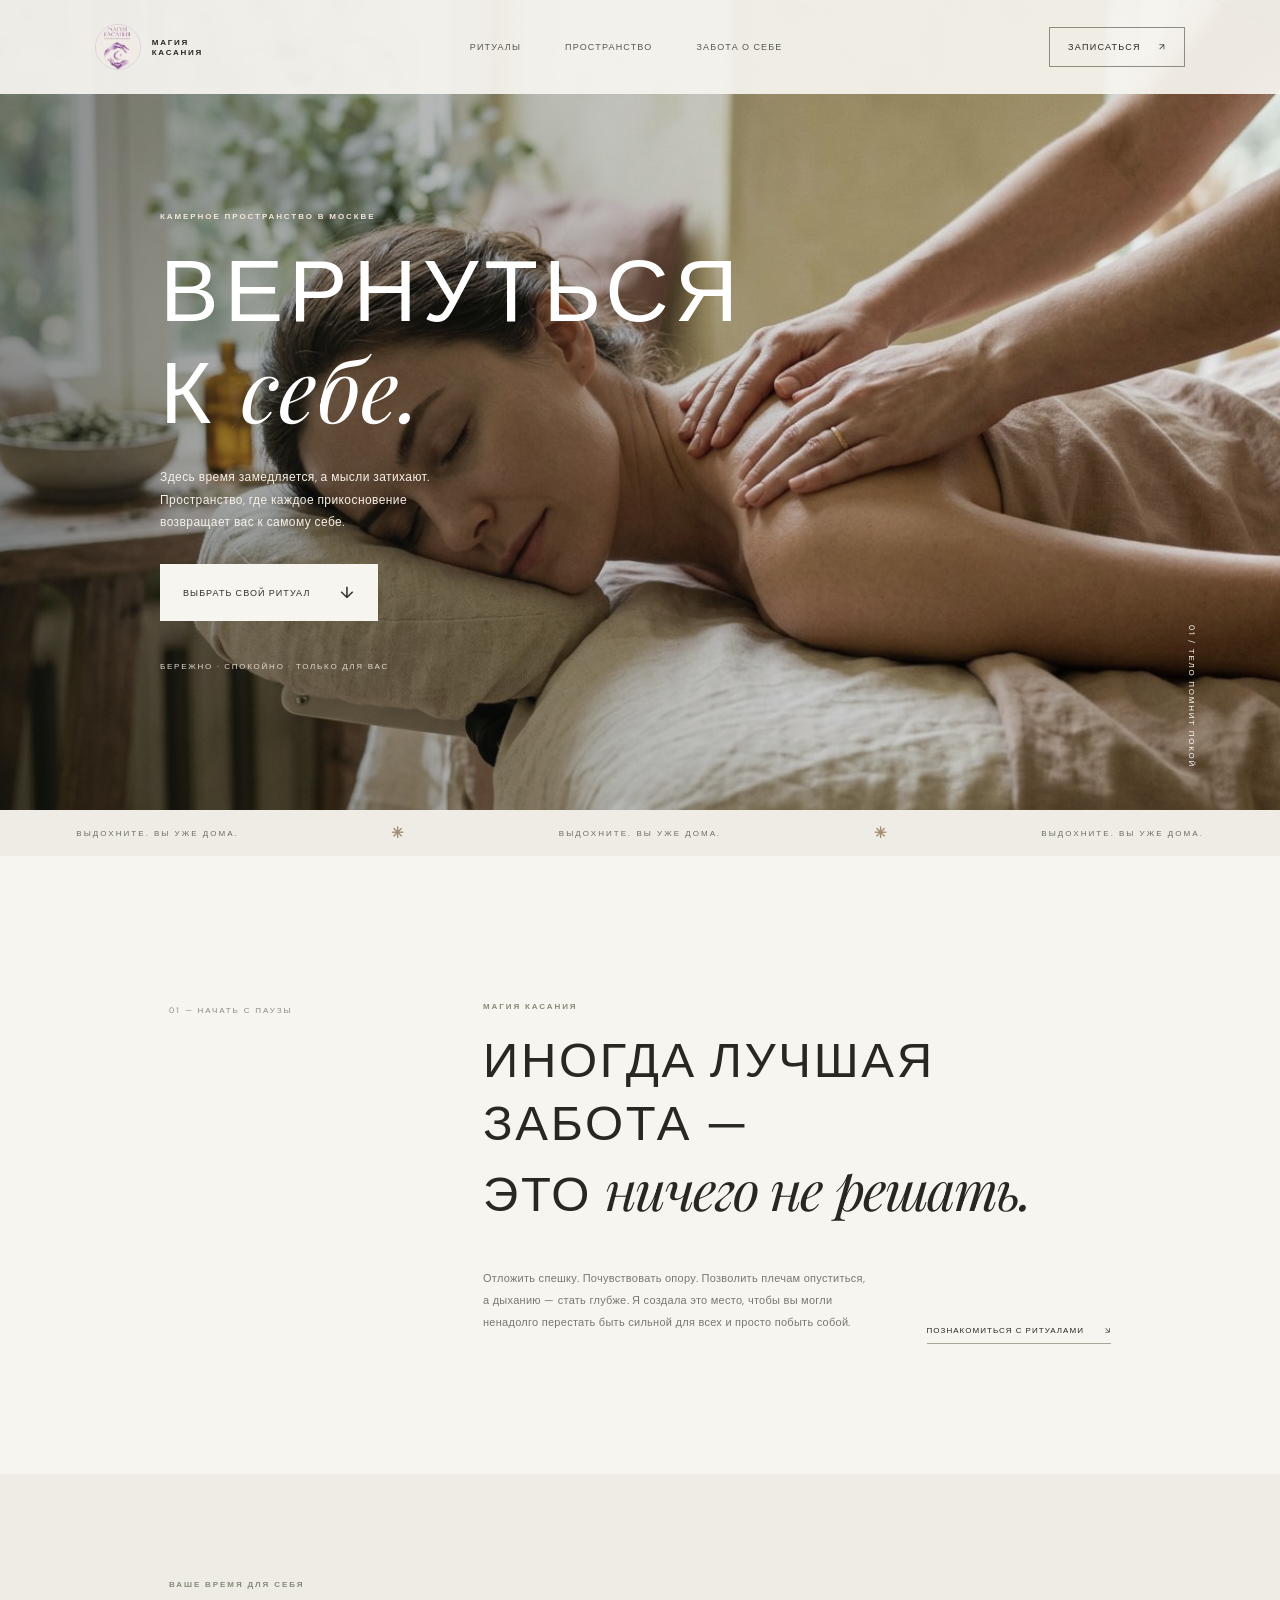
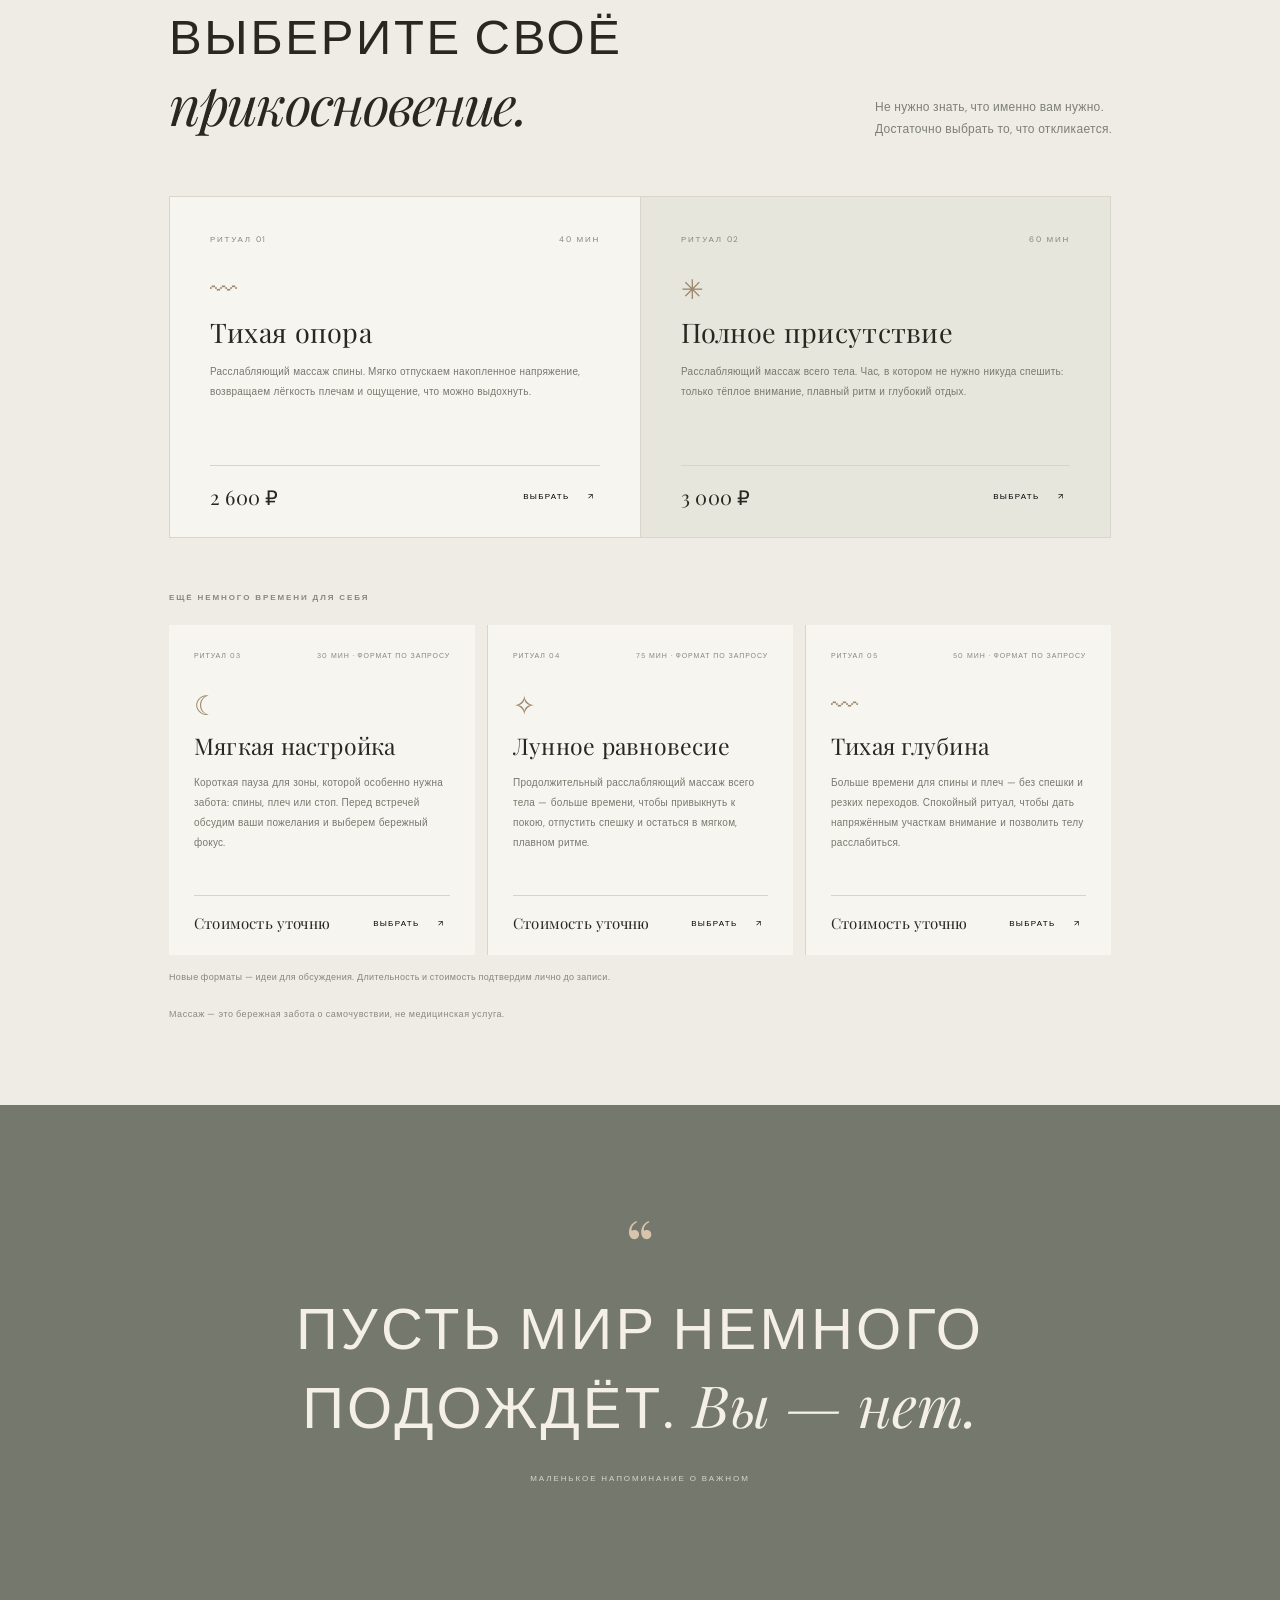
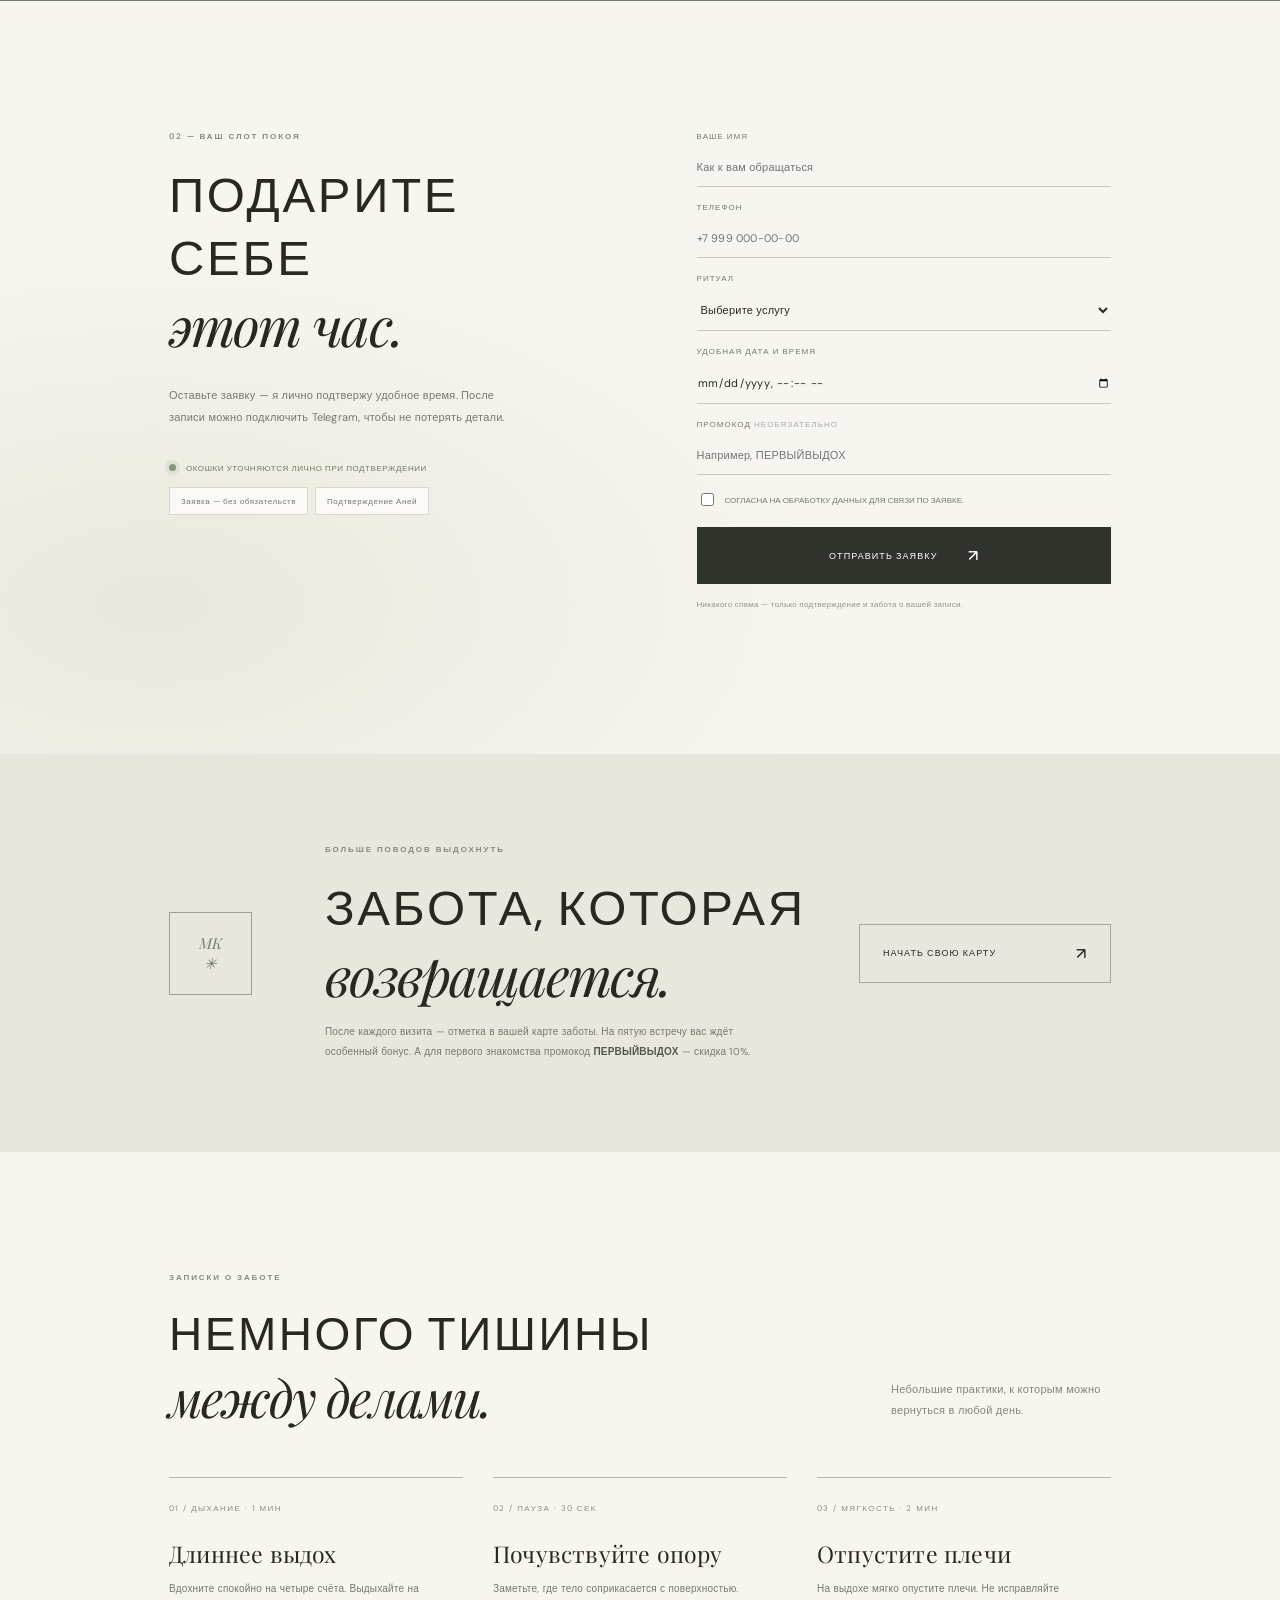
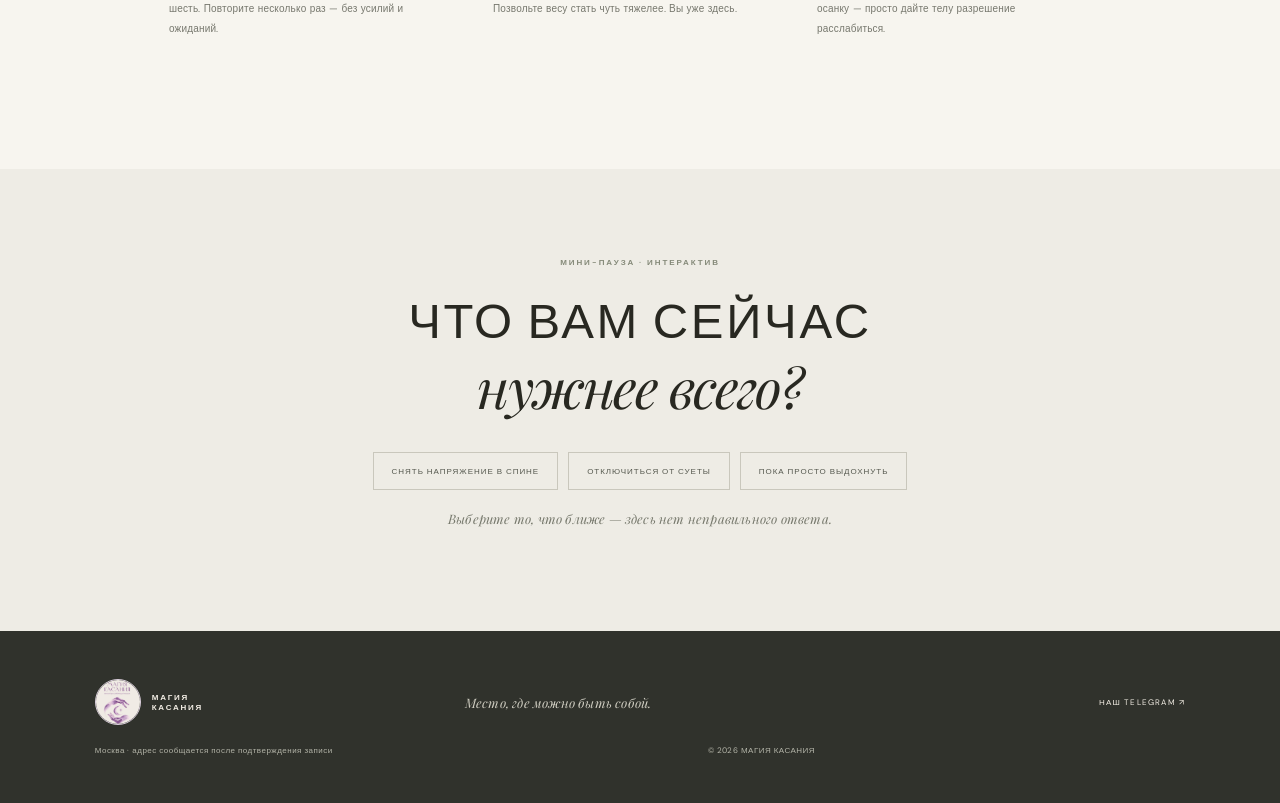
==== index.html @ abee958c "Add files via upload" ====
<!doctype html><html lang="ru"><head><meta charset="utf-8"><meta name="viewport" content="width=device-width,initial-scale=1"><meta name="theme-color" content="#f6f1e9"><title>МАГИЯ КАСАНИЯ — пространство тишины</title><meta name="description" content="Расслабляющий массаж в Москве. Здесь время замедляется, а мысли затихают."><link rel="stylesheet" href="style.css"><link rel="stylesheet" href="venetian-style.css"><link rel="stylesheet" href="rituals.css"></head><body><header class="top"><a class="brand" href="#home"><img class="brand-logo" src="logo.jpg" alt="Логотип МАГИЯ КАСАНИЯ"><span>МАГИЯ<br>КАСАНИЯ</span></a><nav><a href="#rituals">Ритуалы</a><a href="#about">Пространство</a><a href="#journal">Забота о себе</a></nav><a class="top-cta" href="#booking">Записаться <span>↗</span></a><button class="menu" aria-label="Открыть меню">☰</button></header><main><section class="hero" id="home"><img class="hero-img" src="hero.jpg" alt="Расслабляющий массаж в мягком утреннем свете"><div class="hero-shade"></div><div class="hero-copy"><p class="eyebrow light">КАМЕРНОЕ ПРОСТРАНСТВО В МОСКВЕ</p><h1>Вернуться<br>к <i>себе.</i></h1><p class="intro">Здесь время замедляется, а мысли затихают.<br>Пространство, где каждое прикосновение<br>возвращает вас к самому себе.</p><a class="button cream" href="#booking">Выбрать свой ритуал <span>↓</span></a><p class="hero-note">бережно · спокойно · только для вас</p></div><div class="hero-side">01 / ТЕЛО ПОМНИТ ПОКОЙ</div></section><div class="ticker"><span>ВЫДОХНИТЕ. ВЫ УЖЕ ДОМА.</span><b>✳</b><span>ВЫДОХНИТЕ. ВЫ УЖЕ ДОМА.</span><b>✳</b><span>ВЫДОХНИТЕ. ВЫ УЖЕ ДОМА.</span></div><section class="intro-section" id="about"><div class="section-index">01 — НАЧАТЬ С ПАУЗЫ</div><div><p class="eyebrow">МАГИЯ КАСАНИЯ</p><h2>Иногда лучшая забота —<br>это <i>ничего не решать.</i></h2></div><div class="intro-bottom"><p>Отложить спешку. Почувствовать опору. Позволить плечам опуститься, а дыханию — стать глубже. Я создала это место, чтобы вы могли ненадолго перестать быть сильной для всех и просто побыть собой.</p><a class="text-link" href="#rituals">Познакомиться с ритуалами <span>↘</span></a></div></section><section class="services" id="rituals"><div class="service-head"><div><p class="eyebrow">ВАШЕ ВРЕМЯ ДЛЯ СЕБЯ</p><h2>Выберите своё<br><i>прикосновение.</i></h2></div><div class="side-copy">Не нужно знать, что именно вам нужно.<br>Достаточно выбрать то, что откликается.</div></div><div class="service-grid"><article class="service-card"><div class="service-number">РИТУАЛ 01 <span>40 МИН</span></div><div class="service-icon">〰</div><h3>Тихая опора</h3><p>Расслабляющий массаж спины. Мягко отпускаем накопленное напряжение, возвращаем лёгкость плечам и ощущение, что можно выдохнуть.</p><div class="service-foot"><strong>2 600 ₽</strong><button class="choose" data-service="Релакс массаж спины">Выбрать <span>↗</span></button></div></article><article class="service-card featured"><div class="service-number">РИТУАЛ 02 <span>60 МИН</span></div><div class="service-icon">✳</div><h3>Полное присутствие</h3><p>Расслабляющий массаж всего тела. Час, в котором не нужно никуда спешить: только тёплое внимание, плавный ритм и глубокий отдых.</p><div class="service-foot"><strong>3 000 ₽</strong><button class="choose" data-service="Релакс массаж всего тела">Выбрать <span>↗</span></button></div></article></div><div class="ritual-more"><p class="eyebrow">ЕЩЁ НЕМНОГО ВРЕМЕНИ ДЛЯ СЕБЯ</p><div class="ritual-more-grid"><article class="service-card"><div class="service-number">РИТУАЛ 03 <span>30 МИН · ФОРМАТ ПО ЗАПРОСУ</span></div><div class="service-icon">☾</div><h3>Мягкая настройка</h3><p>Короткая пауза для зоны, которой особенно нужна забота: спины, плеч или стоп. Перед встречей обсудим ваши пожелания и выберем бережный фокус.</p><div class="service-foot"><strong>Стоимость уточню</strong><button class="choose" data-service="Мягкая настройка">Выбрать <span>↗</span></button></div></article><article class="service-card"><div class="service-number">РИТУАЛ 04 <span>75 МИН · ФОРМАТ ПО ЗАПРОСУ</span></div><div class="service-icon">✧</div><h3>Лунное равновесие</h3><p>Продолжительный расслабляющий массаж всего тела — больше времени, чтобы привыкнуть к покою, отпустить спешку и остаться в мягком, плавном ритме.</p><div class="service-foot"><strong>Стоимость уточню</strong><button class="choose" data-service="Лунное равновесие">Выбрать <span>↗</span></button></div></article><article class="service-card"><div class="service-number">РИТУАЛ 05 <span>50 МИН · ФОРМАТ ПО ЗАПРОСУ</span></div><div class="service-icon">〰</div><h3>Тихая глубина</h3><p>Больше времени для спины и плеч — без спешки и резких переходов. Спокойный ритуал, чтобы дать напряжённым участкам внимание и позволить телу расслабиться.</p><div class="service-foot"><strong>Стоимость уточню</strong><button class="choose" data-service="Тихая глубина">Выбрать <span>↗</span></button></div></article></div><p class="service-note">Новые форматы — идеи для обсуждения. Длительность и стоимость подтвердим лично до записи.</p></div><p class="service-disclaimer">Массаж — это бережная забота о самочувствии, не медицинская услуга.</p></section><section class="quote"><span class="quote-mark">“</span><blockquote>Пусть мир немного<br>подождёт. <i>Вы — нет.</i></blockquote><p>МАЛЕНЬКОЕ НАПОМИНАНИЕ О ВАЖНОМ</p></section><section class="booking" id="booking"><div class="booking-copy"><p class="eyebrow">02 — ВАШ СЛОТ ПОКОЯ</p><h2>Подарите себе<br><i>этот час.</i></h2><p>Оставьте заявку — я лично подтвержу удобное время. После записи можно подключить Telegram, чтобы не потерять детали.</p><div class="availability"><span class="live-dot"></span><span id="availability-text">Проверяем ближайшие окошки…</span></div><div id="slots" class="slots"></div></div><form id="booking-form"><label>Ваше имя<input name="name" placeholder="Как к вам обращаться" required minlength="2"></label><label>Телефон<input name="phone" type="tel" placeholder="+7 999 000-00-00" required></label><label>Ритуал<select name="service" required><option value="">Выберите услугу</option><option>Релакс массаж спины</option><option>Релакс массаж всего тела</option><option>Мягкая настройка</option><option>Лунное равновесие</option><option>Тихая глубина</option></select></label><label>Удобная дата и время<input name="datetime" type="datetime-local" required></label><label>Промокод <span class="optional">необязательно</span><input name="promo" placeholder="Например, ПЕРВЫЙВЫДОХ"></label><label class="consent"><input type="checkbox" required> Согласна на обработку данных для связи по заявке.</label><button class="button dark" type="submit">Отправить заявку <span>↗</span></button><p class="form-hint">Никакого спама — только подтверждение и забота о вашей записи.</p><div id="form-status" aria-live="polite"></div></form></section><section class="loyalty"><div class="loyalty-stamp">МК<br>✳</div><div><p class="eyebrow">БОЛЬШЕ ПОВОДОВ ВЫДОХНУТЬ</p><h2>Забота, которая<br><i>возвращается.</i></h2><p>После каждого визита — отметка в вашей карте заботы. На пятую встречу вас ждёт особенный бонус. А для первого знакомства промокод <b>ПЕРВЫЙВЫДОХ</b> — скидка 10%.</p></div><a class="button outline" href="#booking">Начать свою карту <span>↗</span></a></section><section class="journal" id="journal"><div class="journal-head"><div><p class="eyebrow">ЗАПИСКИ О ЗАБОТЕ</p><h2>Немного тишины<br><i>между делами.</i></h2></div><p>Небольшие практики, к которым можно вернуться в любой день.</p></div><div class="tips"><article><span>01 / ДЫХАНИЕ · 1 МИН</span><h3>Длиннее выдох</h3><p>Вдохните спокойно на четыре счёта. Выдыхайте на шесть. Повторите несколько раз — без усилий и ожиданий.</p></article><article><span>02 / ПАУЗА · 30 СЕК</span><h3>Почувствуйте опору</h3><p>Заметьте, где тело соприкасается с поверхностью. Позвольте весу стать чуть тяжелее. Вы уже здесь.</p></article><article><span>03 / МЯГКОСТЬ · 2 МИН</span><h3>Отпустите плечи</h3><p>На выдохе мягко опустите плечи. Не исправляйте осанку — просто дайте телу разрешение расслабиться.</p></article></div></section><section class="quiz"><p class="eyebrow">МИНИ-ПАУЗА · ИНТЕРАКТИВ</p><h2>Что вам сейчас<br><i>нужнее всего?</i></h2><div class="quiz-options"><button data-result="Похоже, вам нужна тёплая пауза. Ритуал «Тихая опора» поможет отпустить напряжение в спине.">Снять напряжение в спине</button><button data-result="Похоже, хочется полного перезапуска. Посмотрите ритуал «Полное присутствие» — целый час только для вас.">Отключиться от суеты</button><button data-result="Начните с малого: длинный выдох и немного тишины уже могут стать заботой.">Пока просто выдохнуть</button></div><p id="quiz-result">Выберите то, что ближе — здесь нет неправильного ответа.</p></section></main><footer><a class="brand" href="#home"><img class="brand-logo" src="logo.jpg" alt="Логотип МАГИЯ КАСАНИЯ"><span>МАГИЯ<br>КАСАНИЯ</span></a><p>Место, где можно быть собой.</p><a href="https://t.me/magicooftouch" target="_blank" rel="noreferrer">Наш Telegram ↗</a><small>Москва · адрес сообщается после подтверждения записи</small><small>© 2026 МАГИЯ КАСАНИЯ</small></footer><div class="modal" id="modal"><div class="modal-box"><button class="modal-close" aria-label="Закрыть">×</button><p class="eyebrow">ВАША ПАУЗА НАЧИНАЕТСЯ</p><h2>Заявка <i>отправлена.</i></h2><p>Я скоро свяжусь с вами, чтобы подтвердить время. Подключите Telegram — там удобно получать детали и напоминания.</p><a class="button dark" href="https://t.me/magicooftouch" target="_blank" rel="noreferrer">Открыть Telegram <span>↗</span></a></div></div><script src="app.js"></script></body></html>
---- style.css ----
@import url('https://fonts.googleapis.com/css2?family=DM+Sans:wght@400;500;600&family=Playfair+Display:ital,wght@0,400;0,500;1,400;1,500&display=swap');:root{--paper:#f6f1e9;--ink:#292a25;--sage:#697363;--clay:#c18f77;--line:#d8d0c5;--serif:'Playfair Display',Georgia,serif;--sans:'DM Sans',Arial,sans-serif}*{box-sizing:border-box}html{scroll-behavior:smooth}body{margin:0;background:var(--paper);color:var(--ink);font-family:var(--sans);font-size:14px}a{color:inherit;text-decoration:none}.top{height:82px;padding:0 6.5%;display:flex;align-items:center;justify-content:space-between;background:#f6f1e9ed;position:absolute;z-index:4;width:100%;top:0}.brand{display:flex;align-items:center;gap:11px;font-size:9px;font-weight:600;line-height:1.25;letter-spacing:.15em}.mark{font:italic 22px var(--serif);border:1px solid #8d9383;border-radius:50%;height:38px;width:38px;display:grid;place-items:center;color:#687563}.top nav{display:flex;gap:38px;font-size:12px;color:#57594f}.top nav a:hover,.text-link:hover{color:var(--clay)}.top-cta{border-bottom:1px solid var(--ink);padding:9px 0;font-size:12px}.top-cta span{margin-left:15px}.menu{display:none}.hero{height:min(760px,92vh);min-height:600px;position:relative;color:white;display:flex;align-items:center;overflow:hidden;background:#777}.hero-img{position:absolute;inset:0;width:100%;height:100%;object-fit:cover;object-position:center 48%;animation:slow 18s ease-in-out infinite alternate}.hero-shade{position:absolute;inset:0;background:linear-gradient(90deg,rgba(28,32,27,.62),rgba(30,31,27,.2) 58%,rgba(30,31,27,.08)),linear-gradient(0deg,rgba(31,31,28,.25),transparent 50%)}@keyframes slow{to{transform:scale(1.04)}}.hero-copy{position:relative;margin:80px 0 0 13.2%;animation:rise .9s both}.eyebrow{font-size:9px;letter-spacing:.2em;font-weight:600;color:#858a79;margin:0 0 23px}.eyebrow.light{color:#f3e6d9}.hero h1{font:400 clamp(62px,8.5vw,112px)/.98 var(--serif);margin:0 0 25px;letter-spacing:-.04em}.hero h1 i,h2 i,blockquote i{font-weight:400}.intro{font:16px/1.7 var(--serif);color:#f7f0e8;margin:0 0 30px}.button{display:inline-flex;justify-content:space-between;align-items:center;gap:30px;padding:16px 21px;border:0;font:500 11px var(--sans);cursor:pointer;transition:.25s}.button:hover{transform:translateY(-3px);box-shadow:0 10px 30px #20201724}.cream{background:#f4eee4;color:#30312b}.cream span,.dark span,.outline span{font-size:16px}.hero-note{font-size:9px;letter-spacing:.13em;margin-top:40px;color:#e1d8cb}.hero-side{position:absolute;right:6.5%;bottom:42px;writing-mode:vertical-rl;font-size:8px;letter-spacing:.2em}.ticker{background:#e8e1d6;height:50px;display:flex;align-items:center;justify-content:space-around;overflow:hidden;font-size:9px;letter-spacing:.18em;color:#646a5b}.ticker b{font-size:15px;color:#a68972}.intro-section{padding:125px 13.2% 110px;display:grid;grid-template-columns:1fr 2fr;position:relative}.section-index{font-size:9px;letter-spacing:.16em;color:#8c8c80;padding-top:4px}.intro-section .eyebrow{margin-bottom:18px}.intro-section h2,.service-head h2,.booking h2,.loyalty h2,.journal h2,.quiz h2{font:400 clamp(36px,5vw,57px)/1.13 var(--serif);letter-spacing:-.035em;margin:0}.intro-bottom{grid-column:2;display:flex;justify-content:space-between;align-items:end;gap:35px;margin-top:30px}.intro-bottom p,.booking-copy>p:not(.eyebrow),.loyalty>div>p:last-child{font-size:12px;line-height:1.9;color:#77786e;max-width:390px}.text-link{font-size:10px;border-bottom:1px solid #939487;padding-bottom:8px;white-space:nowrap}.text-link span{margin-left:18px}.services{background:#eae5db;padding:92px 13.2% 75px}.service-head{display:flex;justify-content:space-between;align-items:end;margin-bottom:42px}.service-head .eyebrow{margin-bottom:17px}.side-copy{font:13px/1.7 var(--serif);color:#7e7f75}.service-grid{display:grid;grid-template-columns:1fr 1fr;gap:18px}.service-card{padding:34px 37px 25px;background:#f6f1e9;min-height:300px;display:flex;flex-direction:column;transition:.35s}.service-card:hover{transform:translateY(-5px);box-shadow:0 18px 50px #4b473515}.service-card.featured{background:linear-gradient(135deg,#dfe2d7,#e8e2d7)}.service-number{display:flex;justify-content:space-between;font-size:8px;letter-spacing:.17em;color:#85877c}.service-icon{font:32px var(--serif);color:#a9876e;margin:26px 0 8px}.service-card h3{font:400 28px var(--serif);margin:0 0 12px}.service-card>p{font-size:11px;line-height:1.8;color:#77786e;max-width:400px;margin:0 0 22px}.service-foot{border-top:1px solid #d9d3c9;margin-top:auto;padding-top:17px;display:flex;align-items:center;justify-content:space-between}.service-foot strong{font:20px var(--serif)}.choose{border:0;background:none;font:10px var(--sans);cursor:pointer}.choose span{margin-left:15px}.service-disclaimer{font-size:9px;color:#89897f;margin:23px 0 0}.quote{padding:100px 20px;text-align:center;background:#697363;color:#f5f0e7}.quote-mark{font:72px var(--serif);color:#d8c3ad;line-height:.8}.quote blockquote{font:400 clamp(38px,6vw,66px)/1.15 var(--serif);margin:15px 0 27px}.quote p{font-size:8px;letter-spacing:.2em;color:#d4d7cc}.booking{padding:110px 13.2%;display:grid;grid-template-columns:1fr 1fr;gap:12%;background:radial-gradient(ellipse at 12% 80%,#e5e4d7 0,transparent 43%),var(--paper)}.booking-copy h2{margin-bottom:22px}.booking-copy>p:not(.eyebrow){max-width:360px}.availability{display:flex;align-items:center;gap:10px;margin:35px 0 14px;font-size:10px;color:#74786a}.live-dot{width:7px;height:7px;border-radius:50%;background:#84977e;box-shadow:0 0 0 4px #84977e22;animation:pulse 2s infinite}@keyframes pulse{50%{box-shadow:0 0 0 8px #84977e00}}.slots{display:flex;flex-wrap:wrap;gap:7px}.slot{padding:8px 11px;border:1px solid var(--line);font-size:9px;color:#77786e}.booking form{display:flex;flex-direction:column;gap:15px}.booking form>label{font-size:9px;letter-spacing:.06em;color:#77786e}.booking input:not([type=checkbox]),.booking select{display:block;width:100%;margin-top:7px;background:transparent;border:0;border-bottom:1px solid #cbc7bc;padding:12px 0;color:var(--ink);font:12px var(--sans);outline:none;border-radius:0}.booking input:focus,.booking select:focus{border-color:#737b68}.optional{font-size:8px;color:#aaa}.consent{display:flex;align-items:center;gap:8px;letter-spacing:0!important}.consent input{accent-color:#707a67}.dark{background:#30332c;color:white;justify-content:center;width:100%;margin-top:3px}.form-hint{font-size:8px;color:#95958a;margin:0}.loyalty{background:#dfd9cd;padding:80px 13.2%;display:grid;grid-template-columns:.5fr 2fr 1fr;gap:30px;align-items:center}.loyalty-stamp{width:83px;height:83px;border:1px solid #a3a393;border-radius:50%;display:grid;place-content:center;text-align:center;font:italic 17px var(--serif);color:#717b68}.loyalty h2{font-size:40px}.loyalty>div>p:last-child{max-width:430px;margin-bottom:0}.loyalty b{color:#505949}.outline{border:1px solid #8a8a7d;background:transparent;white-space:nowrap}.journal{padding:95px 13.2% 100px}.journal-head{display:flex;justify-content:space-between;align-items:end;margin-bottom:45px}.journal-head h2{font-size:43px}.journal-head>p{max-width:220px;font:13px/1.6 var(--serif);color:#85857a}.tips{display:grid;grid-template-columns:repeat(3,1fr);gap:15px}.tips article{border-top:1px solid #c9c6bb;padding:20px 10px 0 0}.tips article span{font-size:8px;letter-spacing:.13em;color:#8c8c7f}.tips h3{font:24px var(--serif);margin:23px 0 10px}.tips p{font-size:10px;line-height:1.8;color:#77786e;max-width:260px}.quiz{padding:70px 13.2%;background:#e8e5dc;text-align:center}.quiz h2{font-size:42px}.quiz-options{display:flex;justify-content:center;gap:10px;flex-wrap:wrap;margin:28px 0 20px}.quiz-options button{padding:13px 18px;border:1px solid #c9c7bc;background:transparent;color:#55584e;font:10px var(--sans);cursor:pointer;transition:.2s}.quiz-options button:hover{background:#697363;color:#fff}.quiz #quiz-result{font:italic 14px var(--serif);color:#76786c;min-height:20px}footer{padding:40px 6.5%;display:grid;grid-template-columns:1fr 1fr 1fr;align-items:center;gap:20px;background:#30342e;color:#f3eee5}footer .mark{color:#d2d7c9;border-color:#84907d}footer p{font:italic 14px var(--serif);color:#d0cec2}footer>a:nth-of-type(2){justify-self:end;font-size:10px}footer small{font-size:8px;color:#b4b5a9}footer small:last-child{justify-self:end}.modal{display:none;position:fixed;inset:0;background:#24251ec9;z-index:10;align-items:center;justify-content:center;padding:20px}.modal.open{display:flex}.modal-box{position:relative;background:var(--paper);max-width:440px;padding:48px 40px;text-align:center}.modal-box h2{font:38px var(--serif);margin:0 0 15px}.modal-box>p:not(.eyebrow){font-size:12px;line-height:1.8;color:#76786e;margin-bottom:25px}.modal-box .button{width:100%}.modal-close{position:absolute;right:15px;top:12px;border:0;background:none;font-size:24px;cursor:pointer}@keyframes rise{from{opacity:0;transform:translateY(18px)}to{opacity:1;transform:none}}@media(max-width:760px){.top{height:68px;padding:0 6%}.top nav,.top-cta{display:none}.menu{display:block;border:0;background:none;font-size:21px;color:#30332d}.hero{min-height:690px;height:86svh;align-items:end}.hero-img{object-position:58% center}.hero-shade{background:linear-gradient(0deg,rgba(28,31,26,.76),rgba(28,31,26,.08) 90%)}.hero-copy{margin:0 7% 75px}.hero h1{font-size:72px}.intro{font-size:15px}.hero-side{right:6%;bottom:25px}.ticker{height:42px;justify-content:flex-start;gap:24px;white-space:nowrap;padding-left:20px}.intro-section{padding:75px 7%;display:block}.section-index{margin-bottom:36px}.intro-section h2{font-size:40px}.intro-bottom{display:block;margin-top:22px}.intro-bottom p{font-size:12px}.text-link{display:inline-block;margin-top:10px}.services{padding:72px 7% 55px}.service-head{display:block}.side-copy{margin-top:20px;font-size:12px}.service-grid{grid-template-columns:1fr;gap:12px}.service-card{padding:28px 25px 22px;min-height:290px}.service-card h3{font-size:26px}.quote{padding:76px 15px}.quote blockquote{font-size:43px}.booking{padding:75px 7%;grid-template-columns:1fr;gap:30px}.booking-copy h2{font-size:45px}.booking-copy>p:not(.eyebrow){font-size:11px}.booking form{gap:14px}.loyalty{padding:62px 7%;grid-template-columns:60px 1fr;gap:18px}.loyalty-stamp{width:58px;height:58px;font-size:13px}.loyalty h2{font-size:34px}.loyalty>div>p:last-child{font-size:11px}.loyalty .button{grid-column:2;justify-self:start}.journal{padding:75px 7%}.journal-head{display:block}.journal-head h2{font-size:39px}.journal-head>p{margin-top:20px}.tips{grid-template-columns:1fr;gap:10px}.tips article{padding:18px 0}.tips h3{margin:14px 0 7px}.tips p{max-width:100%}.quiz{padding:65px 7%}.quiz h2{font-size:38px}.quiz-options{flex-direction:column}.quiz-options button{width:100%}footer{padding:34px 7%;grid-template-columns:1fr 1fr;gap:18px}footer p{grid-column:1/-1;grid-row:2;margin:0}footer>a:nth-of-type(2){font-size:9px}footer small:first-of-type{grid-column:1/-1}footer small:last-child{justify-self:end;grid-column:2;grid-row:4}.modal-box{padding:42px 25px}}@media(prefers-reduced-motion:reduce){*,*:before,*:after{scroll-behavior:auto!important;animation:none!important;transition:none!important}}
---- venetian-style.css ----
/* Editorial refinement inspired by Venetian Spa's spacious, typographic luxury; original implementation for МАГИЯ КАСАНИЯ. */
:root{--paper:#f7f5ef;--ink:#282821;--sage:#77796b;--clay:#aa8a67;--line:#d9d6cc;--serif:'Playfair Display',Georgia,serif;--sans:'DM Sans',Arial,sans-serif}
body{background:var(--paper);font-size:13px;letter-spacing:.015em}.top{height:94px;background:#f7f5efed;padding-inline:7.4%}.brand{font-size:8px;letter-spacing:.22em}.mark{border-radius:0;border-width:0 1px 0 0;width:43px;height:34px;font-size:25px}.top nav{gap:44px;text-transform:uppercase;letter-spacing:.13em;font-size:9px}.top-cta{text-transform:uppercase;letter-spacing:.14em;font-size:9px;border:1px solid #8d8c7e;padding:13px 18px}.hero{height:min(810px,94vh);min-height:640px}.hero-img{object-position:center 45%;filter:saturate(.78)}.hero-shade{background:linear-gradient(90deg,rgba(22,25,22,.49),rgba(28,29,25,.13) 63%,rgba(20,20,18,.03))}.hero-copy{margin-left:12.5%}.hero h1{font-family:var(--sans);font-size:clamp(52px,7vw,88px);font-weight:400;line-height:1.08;letter-spacing:.065em;text-transform:uppercase}.hero h1 i{font-family:var(--serif);font-style:italic;letter-spacing:0;text-transform:none}.hero .intro{font-family:var(--sans);font-size:12px;line-height:1.9;letter-spacing:.035em}.button{font-size:9px;letter-spacing:.12em;text-transform:uppercase;padding:18px 23px}.cream{background:#f7f5ef}.hero-note,.hero-side{letter-spacing:.22em;text-transform:uppercase;font-size:8px}.ticker{height:46px;background:#eeece5;font-size:8px;letter-spacing:.26em;color:#6b6c61}.ticker b{color:#a18d70}.intro-section{padding-top:145px;padding-bottom:130px}.section-index,.eyebrow{letter-spacing:.24em;text-transform:uppercase;font-size:8px}.intro-section h2,.service-head h2,.booking h2,.loyalty h2,.journal h2,.quiz h2{font-family:var(--sans);font-size:clamp(31px,4vw,49px);font-weight:400;line-height:1.28;letter-spacing:.055em;text-transform:uppercase}.intro-section h2 i,.service-head h2 i,.booking h2 i,.loyalty h2 i,.journal h2 i,.quiz h2 i{font-family:var(--serif);font-size:1.12em;letter-spacing:-.035em;text-transform:none}.intro-bottom p{font-size:11px;letter-spacing:.025em;line-height:2}.text-link{letter-spacing:.13em;text-transform:uppercase;font-size:8px;border-bottom-color:#a9a79a}.services{background:#eeece5;padding-top:105px;padding-bottom:85px}.service-head{margin-bottom:55px}.side-copy{font:12px/1.8 var(--sans);letter-spacing:.025em}.service-grid{gap:0;border:1px solid #d8d5ca}.service-card{min-height:340px;padding:37px 40px 27px;background:#f7f5ef}.service-card+.service-card{border-left:1px solid #d8d5ca}.service-card.featured{background:#e6e6dc}.service-number{letter-spacing:.22em;font-size:8px}.service-icon{font-size:27px;color:#9c886c}.service-card h3{font:400 27px var(--serif);letter-spacing:.01em}.service-card>p{font-size:10px;line-height:2;letter-spacing:.025em}.service-foot strong{font:20px var(--serif)}.choose{text-transform:uppercase;font-size:8px;letter-spacing:.16em}.service-disclaimer{letter-spacing:.06em}.quote{background:#75796d;padding:110px 20px}.quote blockquote{font:400 clamp(35px,5vw,58px)/1.3 var(--sans);letter-spacing:.055em;text-transform:uppercase}.quote blockquote i{font-family:var(--serif);text-transform:none;letter-spacing:0}.quote p{letter-spacing:.24em;font-size:8px}.booking{padding-top:130px;padding-bottom:130px;background:radial-gradient(ellipse at 12% 80%,#e9e8dd 0,transparent 43%),var(--paper)}.booking-copy>p:not(.eyebrow){font-size:11px;line-height:2;letter-spacing:.02em}.availability{letter-spacing:.07em;text-transform:uppercase;font-size:8px}.slot{background:#faf9f5;font-size:8px;letter-spacing:.07em}.booking form>label{font-size:8px;letter-spacing:.13em;text-transform:uppercase}.booking input:not([type=checkbox]),.booking select{font-size:11px;letter-spacing:.02em}.form-hint{letter-spacing:.035em}.loyalty{background:#e9e7dd;padding-top:90px;padding-bottom:90px}.loyalty-stamp{border-radius:0;border-color:#a49d8c;font-size:15px}.loyalty>div>p:last-child{font-size:10px;line-height:2}.outline{border-color:#a9a697}.journal{padding-top:120px;padding-bottom:120px}.journal-head h2{font-size:clamp(31px,4vw,46px)}.journal-head>p{font:11px/1.9 var(--sans);letter-spacing:.025em}.tips{gap:30px}.tips article{border-top:1px solid #b9b7ac}.tips article span{font-size:8px;letter-spacing:.18em}.tips h3{font-size:23px}.tips p{font-size:10px;line-height:2}.quiz{background:#eeece5;padding-top:88px;padding-bottom:88px}.quiz-options button{font-size:8px;letter-spacing:.12em;text-transform:uppercase}.quiz #quiz-result{font-size:13px}.brand .mark{border-radius:0}footer{padding:48px 7.4%;background:#30322c}footer p{font-size:13px}footer>a:nth-of-type(2){font-size:8px;letter-spacing:.15em;text-transform:uppercase}footer small{font-size:8px;letter-spacing:.06em}.modal-box .eyebrow{line-height:1.7}.modal-box h2{font-size:35px}.modal-box>p:not(.eyebrow){font-size:11px;line-height:2}
@media(max-width:760px){.top{height:70px;padding-inline:6%}.top nav{display:none}.hero{min-height:680px;height:88svh}.hero-copy{margin:0 7% 76px}.hero h1{font-size:clamp(47px,13vw,68px);letter-spacing:.035em}.intro-section{padding:85px 7%}.intro-section h2,.service-head h2,.booking h2,.journal h2,.quiz h2{font-size:34px}.services{padding:76px 7% 60px}.service-head{margin-bottom:35px}.service-grid{border:0;gap:12px}.service-card{min-height:295px;padding:27px 25px 22px;border:1px solid #d8d5ca!important}.service-card h3{font-size:25px}.quote{padding:78px 15px}.quote blockquote{font-size:36px}.booking{padding:82px 7%}.loyalty{padding:65px 7%;grid-template-columns:60px 1fr}.loyalty h2{font-size:30px}.journal{padding:82px 7%}.journal-head h2{font-size:34px}.tips{gap:0}.quiz{padding:70px 7%}.quiz h2{font-size:34px}footer{padding:36px 7%}}
---- rituals.css ----
.brand-logo{width:46px;height:46px;object-fit:cover;object-position:center 69%;border-radius:50%;border:1px solid #ddd1df}.ritual-more{margin-top:54px}.ritual-more>.eyebrow{margin-bottom:23px}.ritual-more-grid{display:grid;grid-template-columns:repeat(3,1fr);gap:12px}.ritual-more-grid .service-card{min-height:330px;padding:26px 25px 22px}.ritual-more-grid .service-card h3{font-size:23px}.ritual-more-grid .service-foot strong{font-size:15px}.ritual-more-grid .service-number{font-size:7px;letter-spacing:.13em}.service-note{font-size:9px;color:#86877c;letter-spacing:.04em;margin:16px 0 0}.service-disclaimer{margin-top:25px}@media(max-width:760px){.brand-logo{width:40px;height:40px}.ritual-more{margin-top:40px}.ritual-more-grid{grid-template-columns:1fr;gap:10px}.ritual-more-grid .service-card{min-height:275px;padding:25px}.ritual-more-grid .service-card h3{font-size:24px}.ritual-more-grid .service-foot strong{font-size:15px}}
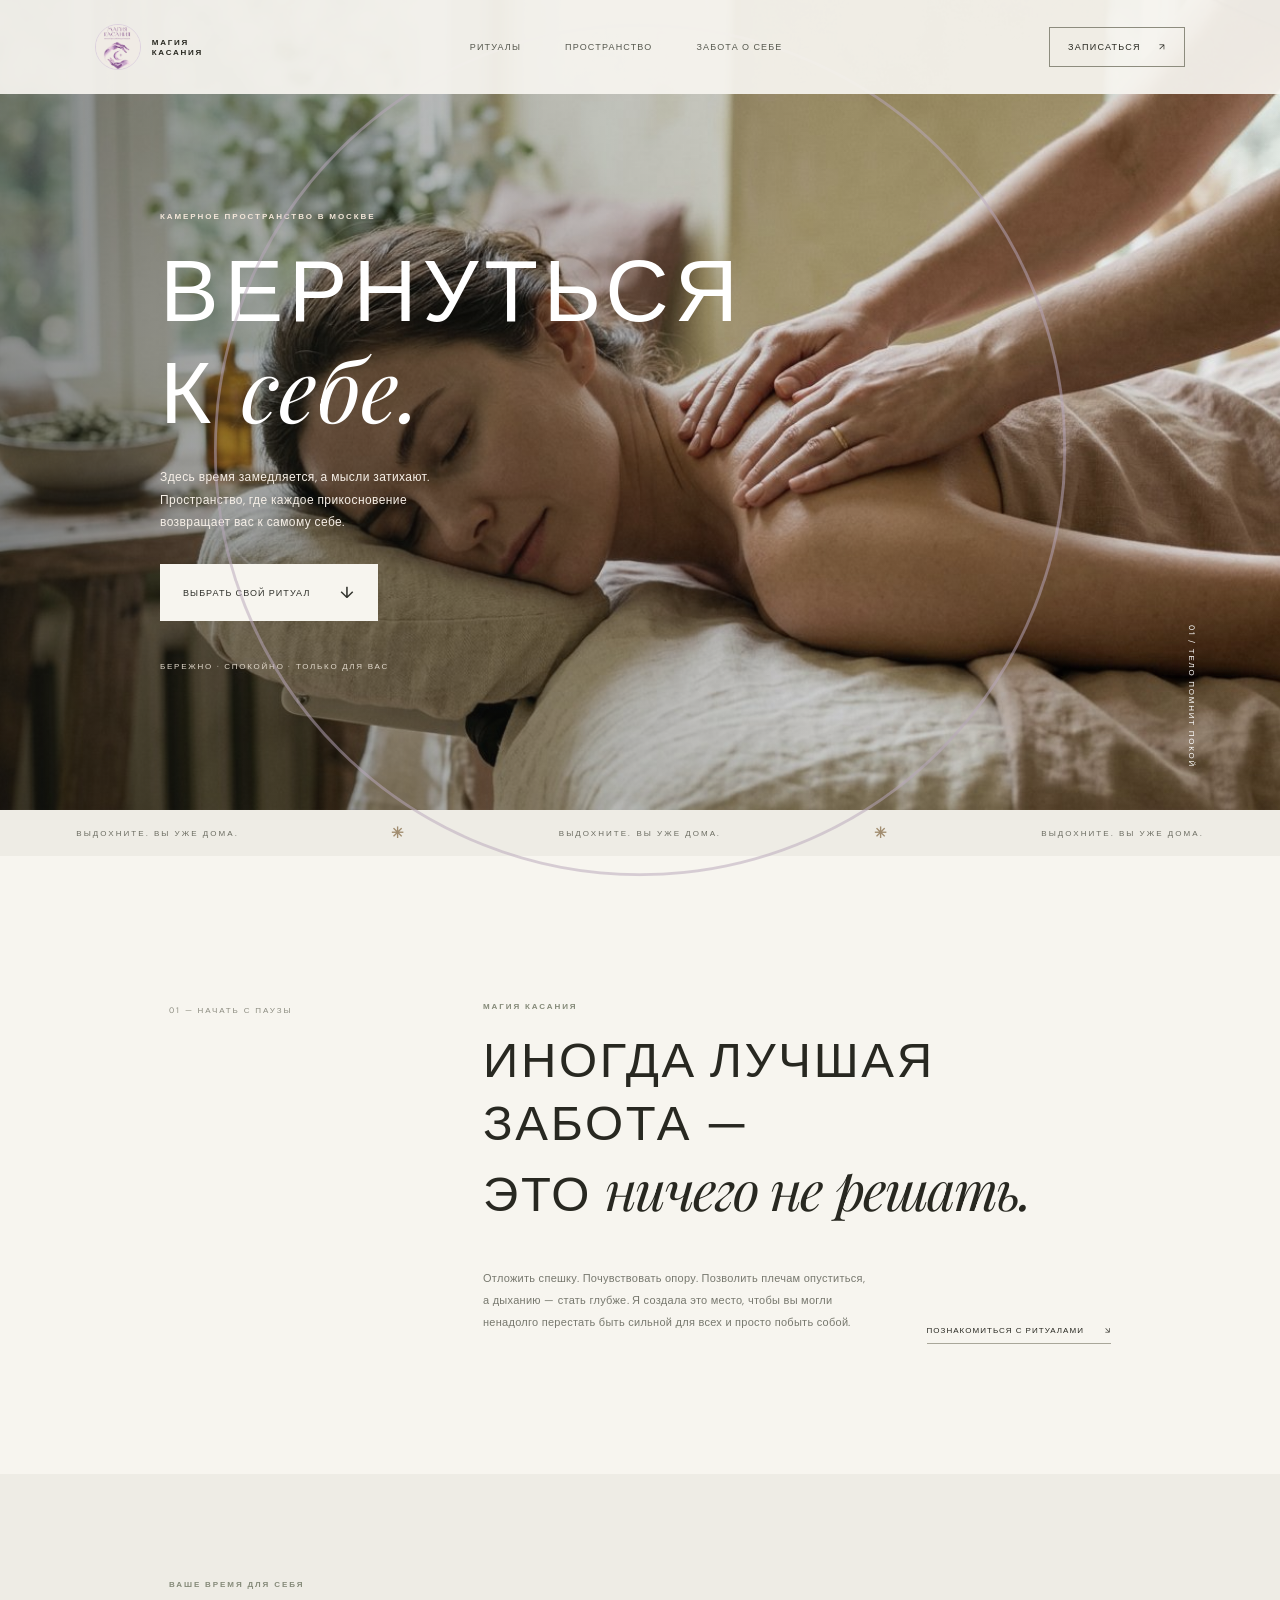
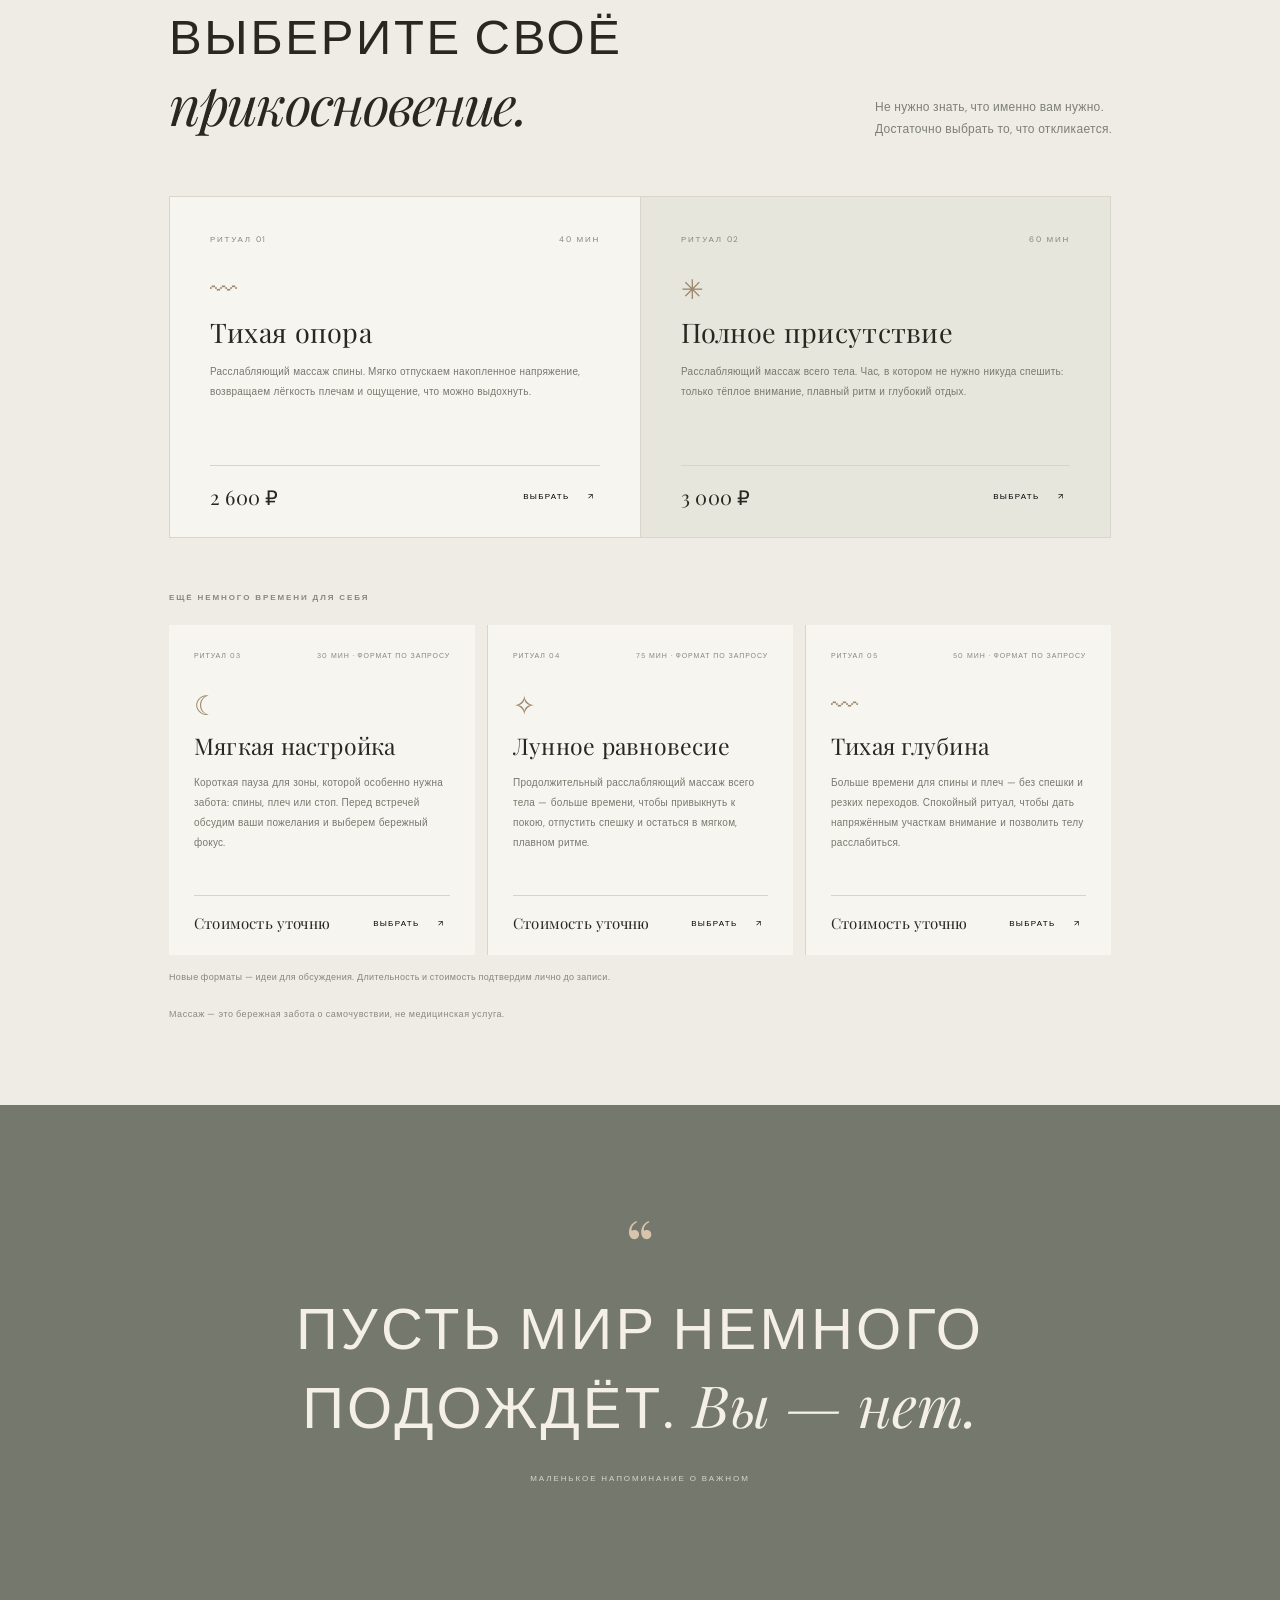
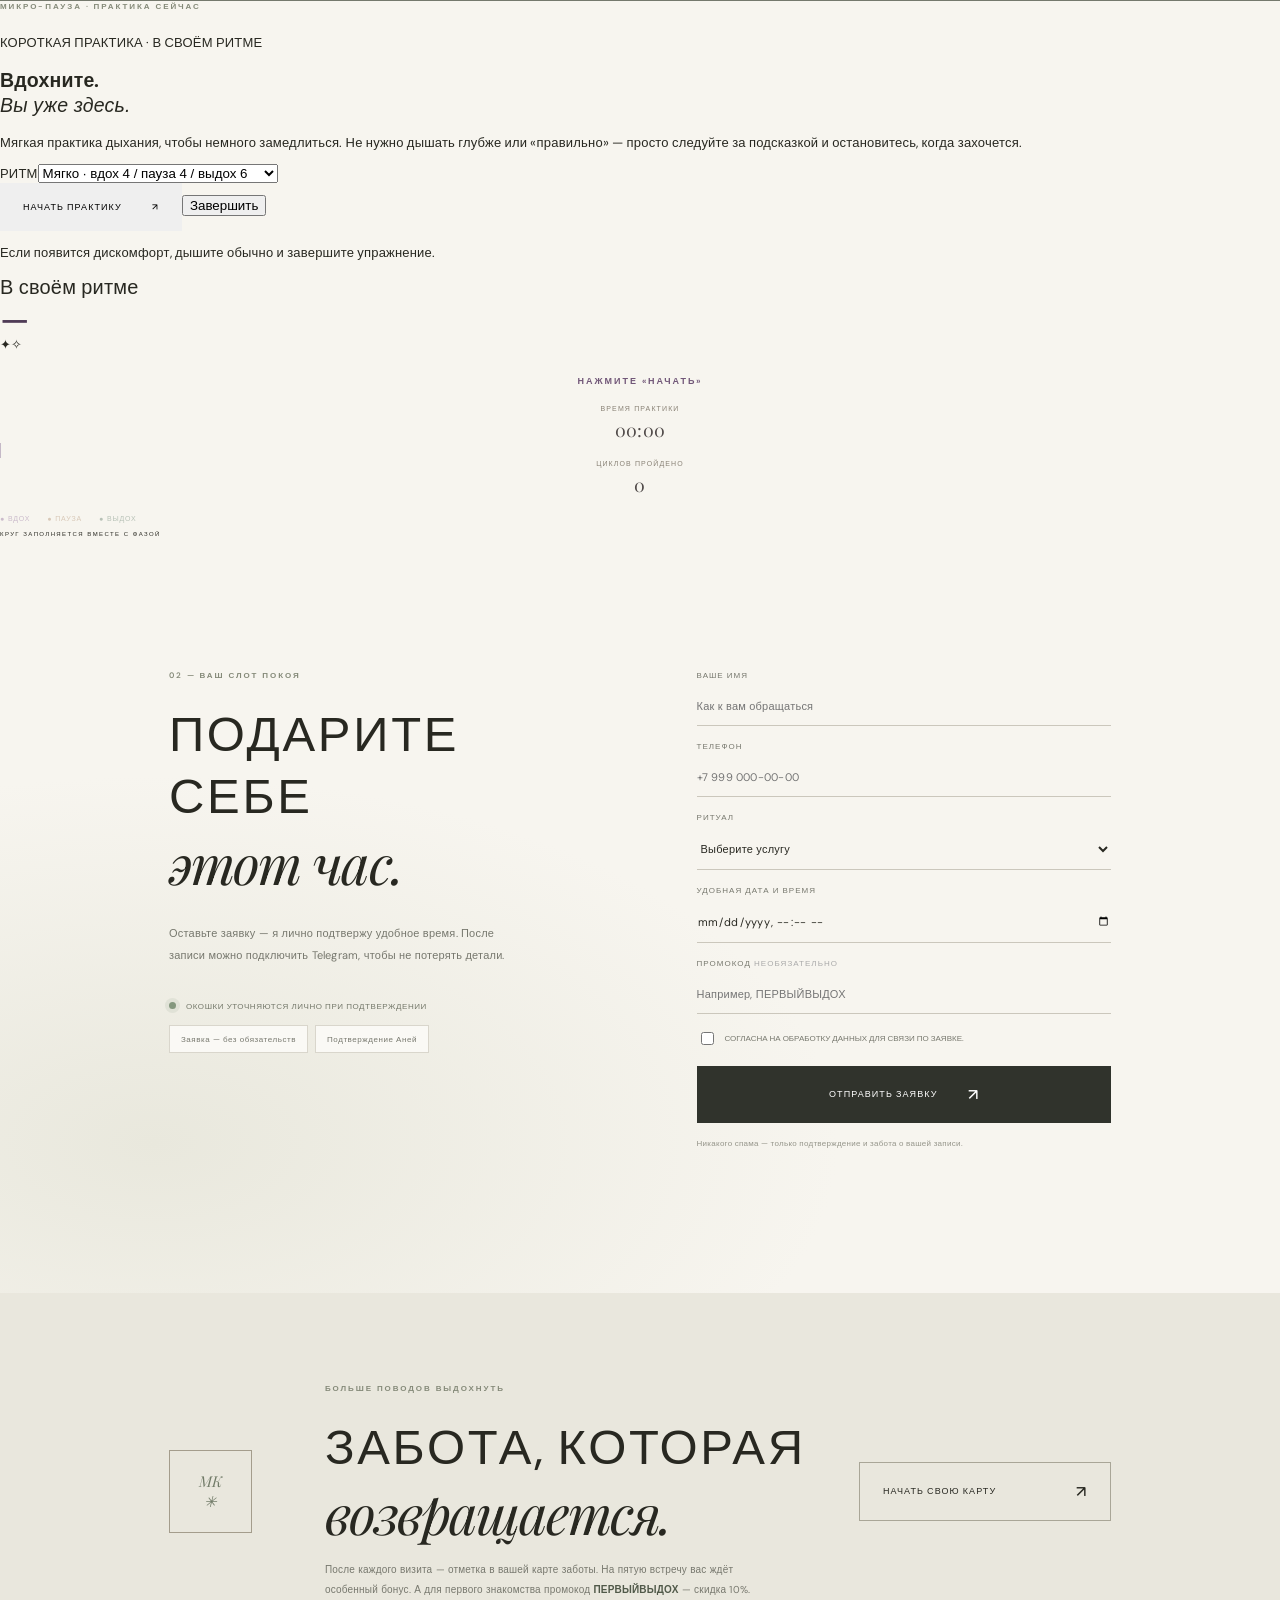
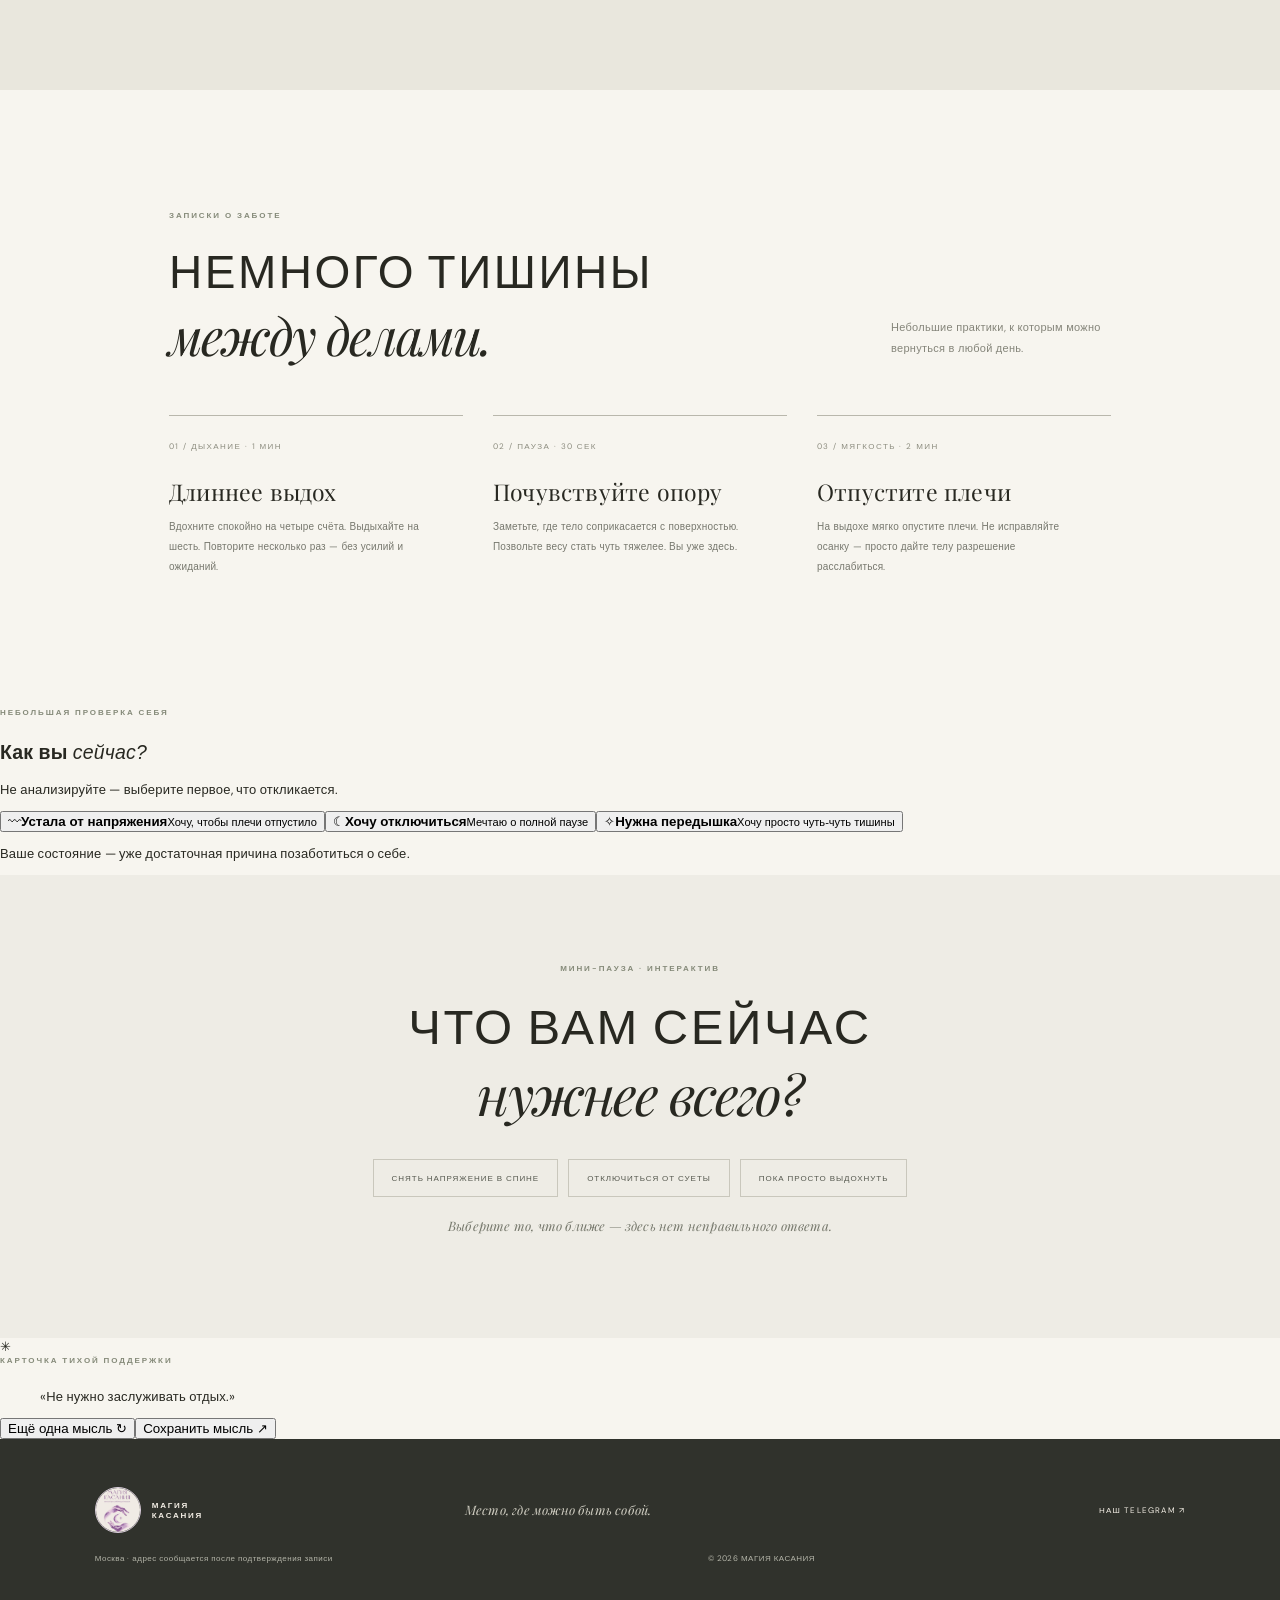
==== commit 56abdc2b: "Add files via upload" ====
--- a/index.html
+++ b/index.html
@@ -1 +1 @@
-<!doctype html><html lang="ru"><head><meta charset="utf-8"><meta name="viewport" content="width=device-width,initial-scale=1"><meta name="theme-color" content="#f6f1e9"><title>МАГИЯ КАСАНИЯ — пространство тишины</title><meta name="description" content="Расслабляющий массаж в Москве. Здесь время замедляется, а мысли затихают."><link rel="stylesheet" href="style.css"><link rel="stylesheet" href="venetian-style.css"><link rel="stylesheet" href="rituals.css"></head><body><header class="top"><a class="brand" href="#home"><img class="brand-logo" src="logo.jpg" alt="Логотип МАГИЯ КАСАНИЯ"><span>МАГИЯ<br>КАСАНИЯ</span></a><nav><a href="#rituals">Ритуалы</a><a href="#about">Пространство</a><a href="#journal">Забота о себе</a></nav><a class="top-cta" href="#booking">Записаться <span>↗</span></a><button class="menu" aria-label="Открыть меню">☰</button></header><main><section class="hero" id="home"><img class="hero-img" src="hero.jpg" alt="Расслабляющий массаж в мягком утреннем свете"><div class="hero-shade"></div><div class="hero-copy"><p class="eyebrow light">КАМЕРНОЕ ПРОСТРАНСТВО В МОСКВЕ</p><h1>Вернуться<br>к <i>себе.</i></h1><p class="intro">Здесь время замедляется, а мысли затихают.<br>Пространство, где каждое прикосновение<br>возвращает вас к самому себе.</p><a class="button cream" href="#booking">Выбрать свой ритуал <span>↓</span></a><p class="hero-note">бережно · спокойно · только для вас</p></div><div class="hero-side">01 / ТЕЛО ПОМНИТ ПОКОЙ</div></section><div class="ticker"><span>ВЫДОХНИТЕ. ВЫ УЖЕ ДОМА.</span><b>✳</b><span>ВЫДОХНИТЕ. ВЫ УЖЕ ДОМА.</span><b>✳</b><span>ВЫДОХНИТЕ. ВЫ УЖЕ ДОМА.</span></div><section class="intro-section" id="about"><div class="section-index">01 — НАЧАТЬ С ПАУЗЫ</div><div><p class="eyebrow">МАГИЯ КАСАНИЯ</p><h2>Иногда лучшая забота —<br>это <i>ничего не решать.</i></h2></div><div class="intro-bottom"><p>Отложить спешку. Почувствовать опору. Позволить плечам опуститься, а дыханию — стать глубже. Я создала это место, чтобы вы могли ненадолго перестать быть сильной для всех и просто побыть собой.</p><a class="text-link" href="#rituals">Познакомиться с ритуалами <span>↘</span></a></div></section><section class="services" id="rituals"><div class="service-head"><div><p class="eyebrow">ВАШЕ ВРЕМЯ ДЛЯ СЕБЯ</p><h2>Выберите своё<br><i>прикосновение.</i></h2></div><div class="side-copy">Не нужно знать, что именно вам нужно.<br>Достаточно выбрать то, что откликается.</div></div><div class="service-grid"><article class="service-card"><div class="service-number">РИТУАЛ 01 <span>40 МИН</span></div><div class="service-icon">〰</div><h3>Тихая опора</h3><p>Расслабляющий массаж спины. Мягко отпускаем накопленное напряжение, возвращаем лёгкость плечам и ощущение, что можно выдохнуть.</p><div class="service-foot"><strong>2 600 ₽</strong><button class="choose" data-service="Релакс массаж спины">Выбрать <span>↗</span></button></div></article><article class="service-card featured"><div class="service-number">РИТУАЛ 02 <span>60 МИН</span></div><div class="service-icon">✳</div><h3>Полное присутствие</h3><p>Расслабляющий массаж всего тела. Час, в котором не нужно никуда спешить: только тёплое внимание, плавный ритм и глубокий отдых.</p><div class="service-foot"><strong>3 000 ₽</strong><button class="choose" data-service="Релакс массаж всего тела">Выбрать <span>↗</span></button></div></article></div><div class="ritual-more"><p class="eyebrow">ЕЩЁ НЕМНОГО ВРЕМЕНИ ДЛЯ СЕБЯ</p><div class="ritual-more-grid"><article class="service-card"><div class="service-number">РИТУАЛ 03 <span>30 МИН · ФОРМАТ ПО ЗАПРОСУ</span></div><div class="service-icon">☾</div><h3>Мягкая настройка</h3><p>Короткая пауза для зоны, которой особенно нужна забота: спины, плеч или стоп. Перед встречей обсудим ваши пожелания и выберем бережный фокус.</p><div class="service-foot"><strong>Стоимость уточню</strong><button class="choose" data-service="Мягкая настройка">Выбрать <span>↗</span></button></div></article><article class="service-card"><div class="service-number">РИТУАЛ 04 <span>75 МИН · ФОРМАТ ПО ЗАПРОСУ</span></div><div class="service-icon">✧</div><h3>Лунное равновесие</h3><p>Продолжительный расслабляющий массаж всего тела — больше времени, чтобы привыкнуть к покою, отпустить спешку и остаться в мягком, плавном ритме.</p><div class="service-foot"><strong>Стоимость уточню</strong><button class="choose" data-service="Лунное равновесие">Выбрать <span>↗</span></button></div></article><article class="service-card"><div class="service-number">РИТУАЛ 05 <span>50 МИН · ФОРМАТ ПО ЗАПРОСУ</span></div><div class="service-icon">〰</div><h3>Тихая глубина</h3><p>Больше времени для спины и плеч — без спешки и резких переходов. Спокойный ритуал, чтобы дать напряжённым участкам внимание и позволить телу расслабиться.</p><div class="service-foot"><strong>Стоимость уточню</strong><button class="choose" data-service="Тихая глубина">Выбрать <span>↗</span></button></div></article></div><p class="service-note">Новые форматы — идеи для обсуждения. Длительность и стоимость подтвердим лично до записи.</p></div><p class="service-disclaimer">Массаж — это бережная забота о самочувствии, не медицинская услуга.</p></section><section class="quote"><span class="quote-mark">“</span><blockquote>Пусть мир немного<br>подождёт. <i>Вы — нет.</i></blockquote><p>МАЛЕНЬКОЕ НАПОМИНАНИЕ О ВАЖНОМ</p></section><section class="booking" id="booking"><div class="booking-copy"><p class="eyebrow">02 — ВАШ СЛОТ ПОКОЯ</p><h2>Подарите себе<br><i>этот час.</i></h2><p>Оставьте заявку — я лично подтвержу удобное время. После записи можно подключить Telegram, чтобы не потерять детали.</p><div class="availability"><span class="live-dot"></span><span id="availability-text">Проверяем ближайшие окошки…</span></div><div id="slots" class="slots"></div></div><form id="booking-form"><label>Ваше имя<input name="name" placeholder="Как к вам обращаться" required minlength="2"></label><label>Телефон<input name="phone" type="tel" placeholder="+7 999 000-00-00" required></label><label>Ритуал<select name="service" required><option value="">Выберите услугу</option><option>Релакс массаж спины</option><option>Релакс массаж всего тела</option><option>Мягкая настройка</option><option>Лунное равновесие</option><option>Тихая глубина</option></select></label><label>Удобная дата и время<input name="datetime" type="datetime-local" required></label><label>Промокод <span class="optional">необязательно</span><input name="promo" placeholder="Например, ПЕРВЫЙВЫДОХ"></label><label class="consent"><input type="checkbox" required> Согласна на обработку данных для связи по заявке.</label><button class="button dark" type="submit">Отправить заявку <span>↗</span></button><p class="form-hint">Никакого спама — только подтверждение и забота о вашей записи.</p><div id="form-status" aria-live="polite"></div></form></section><section class="loyalty"><div class="loyalty-stamp">МК<br>✳</div><div><p class="eyebrow">БОЛЬШЕ ПОВОДОВ ВЫДОХНУТЬ</p><h2>Забота, которая<br><i>возвращается.</i></h2><p>После каждого визита — отметка в вашей карте заботы. На пятую встречу вас ждёт особенный бонус. А для первого знакомства промокод <b>ПЕРВЫЙВЫДОХ</b> — скидка 10%.</p></div><a class="button outline" href="#booking">Начать свою карту <span>↗</span></a></section><section class="journal" id="journal"><div class="journal-head"><div><p class="eyebrow">ЗАПИСКИ О ЗАБОТЕ</p><h2>Немного тишины<br><i>между делами.</i></h2></div><p>Небольшие практики, к которым можно вернуться в любой день.</p></div><div class="tips"><article><span>01 / ДЫХАНИЕ · 1 МИН</span><h3>Длиннее выдох</h3><p>Вдохните спокойно на четыре счёта. Выдыхайте на шесть. Повторите несколько раз — без усилий и ожиданий.</p></article><article><span>02 / ПАУЗА · 30 СЕК</span><h3>Почувствуйте опору</h3><p>Заметьте, где тело соприкасается с поверхностью. Позвольте весу стать чуть тяжелее. Вы уже здесь.</p></article><article><span>03 / МЯГКОСТЬ · 2 МИН</span><h3>Отпустите плечи</h3><p>На выдохе мягко опустите плечи. Не исправляйте осанку — просто дайте телу разрешение расслабиться.</p></article></div></section><section class="quiz"><p class="eyebrow">МИНИ-ПАУЗА · ИНТЕРАКТИВ</p><h2>Что вам сейчас<br><i>нужнее всего?</i></h2><div class="quiz-options"><button data-result="Похоже, вам нужна тёплая пауза. Ритуал «Тихая опора» поможет отпустить напряжение в спине.">Снять напряжение в спине</button><button data-result="Похоже, хочется полного перезапуска. Посмотрите ритуал «Полное присутствие» — целый час только для вас.">Отключиться от суеты</button><button data-result="Начните с малого: длинный выдох и немного тишины уже могут стать заботой.">Пока просто выдохнуть</button></div><p id="quiz-result">Выберите то, что ближе — здесь нет неправильного ответа.</p></section></main><footer><a class="brand" href="#home"><img class="brand-logo" src="logo.jpg" alt="Логотип МАГИЯ КАСАНИЯ"><span>МАГИЯ<br>КАСАНИЯ</span></a><p>Место, где можно быть собой.</p><a href="https://t.me/magicooftouch" target="_blank" rel="noreferrer">Наш Telegram ↗</a><small>Москва · адрес сообщается после подтверждения записи</small><small>© 2026 МАГИЯ КАСАНИЯ</small></footer><div class="modal" id="modal"><div class="modal-box"><button class="modal-close" aria-label="Закрыть">×</button><p class="eyebrow">ВАША ПАУЗА НАЧИНАЕТСЯ</p><h2>Заявка <i>отправлена.</i></h2><p>Я скоро свяжусь с вами, чтобы подтвердить время. Подключите Telegram — там удобно получать детали и напоминания.</p><a class="button dark" href="https://t.me/magicooftouch" target="_blank" rel="noreferrer">Открыть Telegram <span>↗</span></a></div></div><script src="app.js"></script></body></html>+<!doctype html><html lang="ru"><head><meta charset="utf-8"><meta name="viewport" content="width=device-width,initial-scale=1"><meta name="theme-color" content="#f6f1e9"><title>МАГИЯ КАСАНИЯ — пространство тишины</title><meta name="description" content="Расслабляющий массаж в Москве. Здесь время замедляется, а мысли затихают."><link rel="stylesheet" href="style.css"><link rel="stylesheet" href="venetian-style.css"><link rel="stylesheet" href="rituals.css"><link rel="stylesheet" href="interactive.css"></head><body><header class="top"><a class="brand" href="#home"><img class="brand-logo" src="logo.jpg" alt="Логотип МАГИЯ КАСАНИЯ"><span>МАГИЯ<br>КАСАНИЯ</span></a><nav><a href="#rituals">Ритуалы</a><a href="#about">Пространство</a><a href="#journal">Забота о себе</a></nav><a class="top-cta" href="#booking">Записаться <span>↗</span></a><button class="menu" aria-label="Открыть меню">☰</button></header><main><section class="hero" id="home"><img class="hero-img" src="hero.jpg" alt="Расслабляющий массаж в мягком утреннем свете"><div class="hero-shade"></div><div class="hero-copy"><p class="eyebrow light">КАМЕРНОЕ ПРОСТРАНСТВО В МОСКВЕ</p><h1>Вернуться<br>к <i>себе.</i></h1><p class="intro">Здесь время замедляется, а мысли затихают.<br>Пространство, где каждое прикосновение<br>возвращает вас к самому себе.</p><a class="button cream" href="#booking">Выбрать свой ритуал <span>↓</span></a><p class="hero-note">бережно · спокойно · только для вас</p></div><div class="hero-side">01 / ТЕЛО ПОМНИТ ПОКОЙ</div></section><div class="ticker"><span>ВЫДОХНИТЕ. ВЫ УЖЕ ДОМА.</span><b>✳</b><span>ВЫДОХНИТЕ. ВЫ УЖЕ ДОМА.</span><b>✳</b><span>ВЫДОХНИТЕ. ВЫ УЖЕ ДОМА.</span></div><section class="intro-section" id="about"><div class="section-index">01 — НАЧАТЬ С ПАУЗЫ</div><div><p class="eyebrow">МАГИЯ КАСАНИЯ</p><h2>Иногда лучшая забота —<br>это <i>ничего не решать.</i></h2></div><div class="intro-bottom"><p>Отложить спешку. Почувствовать опору. Позволить плечам опуститься, а дыханию — стать глубже. Я создала это место, чтобы вы могли ненадолго перестать быть сильной для всех и просто побыть собой.</p><a class="text-link" href="#rituals">Познакомиться с ритуалами <span>↘</span></a></div></section><section class="services" id="rituals"><div class="service-head"><div><p class="eyebrow">ВАШЕ ВРЕМЯ ДЛЯ СЕБЯ</p><h2>Выберите своё<br><i>прикосновение.</i></h2></div><div class="side-copy">Не нужно знать, что именно вам нужно.<br>Достаточно выбрать то, что откликается.</div></div><div class="service-grid"><article class="service-card"><div class="service-number">РИТУАЛ 01 <span>40 МИН</span></div><div class="service-icon">〰</div><h3>Тихая опора</h3><p>Расслабляющий массаж спины. Мягко отпускаем накопленное напряжение, возвращаем лёгкость плечам и ощущение, что можно выдохнуть.</p><div class="service-foot"><strong>2 600 ₽</strong><button class="choose" data-service="Релакс массаж спины">Выбрать <span>↗</span></button></div></article><article class="service-card featured"><div class="service-number">РИТУАЛ 02 <span>60 МИН</span></div><div class="service-icon">✳</div><h3>Полное присутствие</h3><p>Расслабляющий массаж всего тела. Час, в котором не нужно никуда спешить: только тёплое внимание, плавный ритм и глубокий отдых.</p><div class="service-foot"><strong>3 000 ₽</strong><button class="choose" data-service="Релакс массаж всего тела">Выбрать <span>↗</span></button></div></article></div><div class="ritual-more"><p class="eyebrow">ЕЩЁ НЕМНОГО ВРЕМЕНИ ДЛЯ СЕБЯ</p><div class="ritual-more-grid"><article class="service-card"><div class="service-number">РИТУАЛ 03 <span>30 МИН · ФОРМАТ ПО ЗАПРОСУ</span></div><div class="service-icon">☾</div><h3>Мягкая настройка</h3><p>Короткая пауза для зоны, которой особенно нужна забота: спины, плеч или стоп. Перед встречей обсудим ваши пожелания и выберем бережный фокус.</p><div class="service-foot"><strong>Стоимость уточню</strong><button class="choose" data-service="Мягкая настройка">Выбрать <span>↗</span></button></div></article><article class="service-card"><div class="service-number">РИТУАЛ 04 <span>75 МИН · ФОРМАТ ПО ЗАПРОСУ</span></div><div class="service-icon">✧</div><h3>Лунное равновесие</h3><p>Продолжительный расслабляющий массаж всего тела — больше времени, чтобы привыкнуть к покою, отпустить спешку и остаться в мягком, плавном ритме.</p><div class="service-foot"><strong>Стоимость уточню</strong><button class="choose" data-service="Лунное равновесие">Выбрать <span>↗</span></button></div></article><article class="service-card"><div class="service-number">РИТУАЛ 05 <span>50 МИН · ФОРМАТ ПО ЗАПРОСУ</span></div><div class="service-icon">〰</div><h3>Тихая глубина</h3><p>Больше времени для спины и плеч — без спешки и резких переходов. Спокойный ритуал, чтобы дать напряжённым участкам внимание и позволить телу расслабиться.</p><div class="service-foot"><strong>Стоимость уточню</strong><button class="choose" data-service="Тихая глубина">Выбрать <span>↗</span></button></div></article></div><p class="service-note">Новые форматы — идеи для обсуждения. Длительность и стоимость подтвердим лично до записи.</p></div><p class="service-disclaimer">Массаж — это бережная забота о самочувствии, не медицинская услуга.</p></section><section class="quote"><span class="quote-mark">“</span><blockquote>Пусть мир немного<br>подождёт. <i>Вы — нет.</i></blockquote><p>МАЛЕНЬКОЕ НАПОМИНАНИЕ О ВАЖНОМ</p></section><section class="breathing" id="breathing"><div class="breath-top"><p class="eyebrow">МИКРО-ПАУЗА · ПРАКТИКА СЕЙЧАС</p><span class="breath-tag">КОРОТКАЯ ПРАКТИКА · В СВОЁМ РИТМЕ</span></div><div class="breath-layout"><div class="breath-copy"><h2>Вдохните.<br><i>Вы уже здесь.</i></h2><p>Мягкая практика дыхания, чтобы немного замедлиться. Не нужно дышать глубже или «правильно» — просто следуйте за подсказкой и остановитесь, когда захочется.</p><label class="preset-label" for="breath-preset">РИТМ</label><select id="breath-preset"><option value="0">Мягко · вдох 4 / пауза 4 / выдох 6</option><option value="1">Глубоко · вдох 4 / пауза 7 / выдох 8</option></select><div class="breath-actions"><button class="button breath-start" id="breath-start">Начать практику <span>↗</span></button><button class="breath-stop" id="breath-stop">Завершить</button></div><p class="breath-note">Если появится дискомфорт, дышите обычно и завершите упражнение.</p></div><div class="breath-stage"><div class="breath-rings"><svg class="phase-track" viewBox="0 0 320 320" aria-hidden="true"><circle class="track-base" cx="160" cy="160" r="151"/><circle class="track-progress" id="phase-progress" cx="160" cy="160" r="151"/></svg><div class="breath-orb" data-phase=""><span id="breath-cue" aria-live="polite">В своём ритме</span><strong id="breath-count" aria-live="off">—</strong></div><span class="breath-spark spark-one">✦</span><span class="breath-spark spark-two">✧</span></div><div class="breath-phase-label" id="breath-phase-label">НАЖМИТЕ «НАЧАТЬ»</div><div class="breath-meta"><span><small>ВРЕМЯ ПРАКТИКИ</small><b id="breath-time">00:00</b></span><i></i><span><small>ЦИКЛОВ ПРОЙДЕНО</small><b id="breath-cycles">0</b></span></div><div class="breath-legend"><span class="legend-in">● ВДОХ</span><span class="legend-hold">● ПАУЗА</span><span class="legend-out">● ВЫДОХ</span></div><span class="orbit-caption">КРУГ ЗАПОЛНЯЕТСЯ ВМЕСТЕ С ФАЗОЙ</span></div></div></section><section class="booking" id="booking"><div class="booking-copy"><p class="eyebrow">02 — ВАШ СЛОТ ПОКОЯ</p><h2>Подарите себе<br><i>этот час.</i></h2><p>Оставьте заявку — я лично подтвержу удобное время. После записи можно подключить Telegram, чтобы не потерять детали.</p><div class="availability"><span class="live-dot"></span><span id="availability-text">Проверяем ближайшие окошки…</span></div><div id="slots" class="slots"></div></div><form id="booking-form"><label>Ваше имя<input name="name" placeholder="Как к вам обращаться" required minlength="2"></label><label>Телефон<input name="phone" type="tel" placeholder="+7 999 000-00-00" required></label><label>Ритуал<select name="service" required><option value="">Выберите услугу</option><option>Релакс массаж спины</option><option>Релакс массаж всего тела</option><option>Мягкая настройка</option><option>Лунное равновесие</option><option>Тихая глубина</option></select></label><label>Удобная дата и время<input name="datetime" type="datetime-local" required></label><label>Промокод <span class="optional">необязательно</span><input name="promo" placeholder="Например, ПЕРВЫЙВЫДОХ"></label><label class="consent"><input type="checkbox" required> Согласна на обработку данных для связи по заявке.</label><button class="button dark" type="submit">Отправить заявку <span>↗</span></button><p class="form-hint">Никакого спама — только подтверждение и забота о вашей записи.</p><div id="form-status" aria-live="polite"></div></form></section><section class="loyalty"><div class="loyalty-stamp">МК<br>✳</div><div><p class="eyebrow">БОЛЬШЕ ПОВОДОВ ВЫДОХНУТЬ</p><h2>Забота, которая<br><i>возвращается.</i></h2><p>После каждого визита — отметка в вашей карте заботы. На пятую встречу вас ждёт особенный бонус. А для первого знакомства промокод <b>ПЕРВЫЙВЫДОХ</b> — скидка 10%.</p></div><a class="button outline" href="#booking">Начать свою карту <span>↗</span></a></section><section class="journal" id="journal"><div class="journal-head"><div><p class="eyebrow">ЗАПИСКИ О ЗАБОТЕ</p><h2>Немного тишины<br><i>между делами.</i></h2></div><p>Небольшие практики, к которым можно вернуться в любой день.</p></div><div class="tips"><article><span>01 / ДЫХАНИЕ · 1 МИН</span><h3>Длиннее выдох</h3><p>Вдохните спокойно на четыре счёта. Выдыхайте на шесть. Повторите несколько раз — без усилий и ожиданий.</p></article><article><span>02 / ПАУЗА · 30 СЕК</span><h3>Почувствуйте опору</h3><p>Заметьте, где тело соприкасается с поверхностью. Позвольте весу стать чуть тяжелее. Вы уже здесь.</p></article><article><span>03 / МЯГКОСТЬ · 2 МИН</span><h3>Отпустите плечи</h3><p>На выдохе мягко опустите плечи. Не исправляйте осанку — просто дайте телу разрешение расслабиться.</p></article></div></section><section class="mood-check"><div class="mood-head"><p class="eyebrow">НЕБОЛЬШАЯ ПРОВЕРКА СЕБЯ</p><h2>Как вы <i>сейчас?</i></h2><p>Не анализируйте — выберите первое, что откликается.</p></div><div class="mood-choices"><button class="mood-choice" data-answer="Пусть сегодня будет меньше усилий. Можно начать с длинного выдоха или выбрать мягкую настройку для зоны, которой хочется уделить внимание."><span>〰</span><b>Устала от напряжения</b><small>Хочу, чтобы плечи отпустило</small></button><button class="mood-choice" data-answer="Подарите себе время без задач и ожиданий. Возможно, вам подойдёт «Полное присутствие» — час спокойного внимания к телу."><span>☾</span><b>Хочу отключиться</b><small>Мечтаю о полной паузе</small></button><button class="mood-choice" data-answer="Можно не менять весь день — достаточно одной маленькой паузы. Попробуйте дыхательную практику или сохраните мысль дня ниже."><span>✧</span><b>Нужна передышка</b><small>Хочу просто чуть-чуть тишины</small></button></div><p id="mood-answer" class="mood-answer" aria-live="polite">Ваше состояние — уже достаточная причина позаботиться о себе.</p></section><section class="quiz"><p class="eyebrow">МИНИ-ПАУЗА · ИНТЕРАКТИВ</p><h2>Что вам сейчас<br><i>нужнее всего?</i></h2><div class="quiz-options"><button data-result="Похоже, вам нужна тёплая пауза. Ритуал «Тихая опора» поможет отпустить напряжение в спине.">Снять напряжение в спине</button><button data-result="Похоже, хочется полного перезапуска. Посмотрите ритуал «Полное присутствие» — целый час только для вас.">Отключиться от суеты</button><button data-result="Начните с малого: длинный выдох и немного тишины уже могут стать заботой.">Пока просто выдохнуть</button></div><p id="quiz-result">Выберите то, что ближе — здесь нет неправильного ответа.</p></section><section class="affirmation-section"><div class="affirmation-card"><span class="affirmation-star">✳</span><p class="eyebrow">КАРТОЧКА ТИХОЙ ПОДДЕРЖКИ</p><blockquote id="affirmation">«Не нужно заслуживать отдых.»</blockquote><div class="affirmation-actions"><button id="new-affirmation">Ещё одна мысль ↻</button><button id="copy-affirmation">Сохранить мысль ↗</button></div></div></section></main><footer><a class="brand" href="#home"><img class="brand-logo" src="logo.jpg" alt="Логотип МАГИЯ КАСАНИЯ"><span>МАГИЯ<br>КАСАНИЯ</span></a><p>Место, где можно быть собой.</p><a href="https://t.me/magicooftouch" target="_blank" rel="noreferrer">Наш Telegram ↗</a><small>Москва · адрес сообщается после подтверждения записи</small><small>© 2026 МАГИЯ КАСАНИЯ</small></footer><div class="modal" id="modal"><div class="modal-box"><button class="modal-close" aria-label="Закрыть">×</button><p class="eyebrow">ВАША ПАУЗА НАЧИНАЕТСЯ</p><h2>Заявка <i>отправлена.</i></h2><p>Я скоро свяжусь с вами, чтобы подтвердить время. Подключите Telegram — там удобно получать детали и напоминания.</p><a class="button dark" href="https://t.me/magicooftouch" target="_blank" rel="noreferrer">Открыть Telegram <span>↗</span></a></div></div><a class="floating-book" id="floating-book" href="#booking">Найти время для себя <span>↗</span></a><script src="app.js"></script><script src="breathing.js"></script><script src="interactions.js"></script></body></html>
--- a/interactive.css
+++ b/interactive.css
@@ -0,0 +1,3 @@
+
+/* Breath practice is tempo-locked: the orb's scale, numeric cue and circular trace are driven from the same phase clock. */
+.breath-rings{isolation:isolate}.phase-track{position:absolute;inset:0;width:100%;height:100%;transform:rotate(-90deg);overflow:visible;z-index:2;pointer-events:none}.phase-track circle{fill:none}.track-base{stroke:#b9a8ba;stroke-width:1;opacity:.52}.track-progress{stroke:#795a83;stroke-width:3.5;stroke-linecap:round;filter:drop-shadow(0 0 4px #9b7da1);transition:none}.breath-orb{position:relative;z-index:1;transition:box-shadow .5s;will-change:transform}.breath-orb[data-phase="in"]{box-shadow:0 25px 75px #84698b55,0 0 0 12px #ceb6d522}.breath-orb[data-phase="hold"]{box-shadow:0 25px 75px #84698b4c,0 0 0 18px #ceb6d522}.breath-orb[data-phase="out"]{box-shadow:0 14px 42px #84698b32}.breath-orb span{font-size:clamp(15px,2vw,20px)}.breath-orb strong{display:block;margin-top:3px;font:500 clamp(23px,3vw,33px)/1 var(--sans);letter-spacing:.06em;color:#4f3b56}.breath-phase-label{margin-top:22px;min-height:15px;font-size:9px;font-weight:600;letter-spacing:.22em;color:#715778;text-align:center}.breath-meta{align-items:center;gap:22px;margin-top:14px}.breath-meta>span{display:flex;flex-direction:column;align-items:center;gap:5px}.breath-meta small{font-size:7px;letter-spacing:.16em;color:#898276}.breath-meta b{font:18px var(--serif);color:#514b4a}.breath-meta>i{height:26px;border-left:1px solid #c5b9c7}.breath-legend{display:flex;gap:17px;margin-top:17px;color:#868077;font-size:7px;letter-spacing:.12em}.breath-legend span{opacity:.46;transition:opacity .3s,transform .3s,color .3s}.breath-legend span.active{opacity:1;transform:translateY(-2px);color:#75547e}.legend-in{color:#9878a2}.legend-hold{color:#b49477}.legend-out{color:#6e8675}.is-paused .breath-orb{box-shadow:0 15px 42px #84698b25}.is-paused .track-progress{opacity:.5}.orbit-caption{font-size:6px;letter-spacing:.23em}.breath-start:focus-visible,.breath-stop:focus-visible,#breath-preset:focus-visible{outline:2px solid #765576;outline-offset:4px}
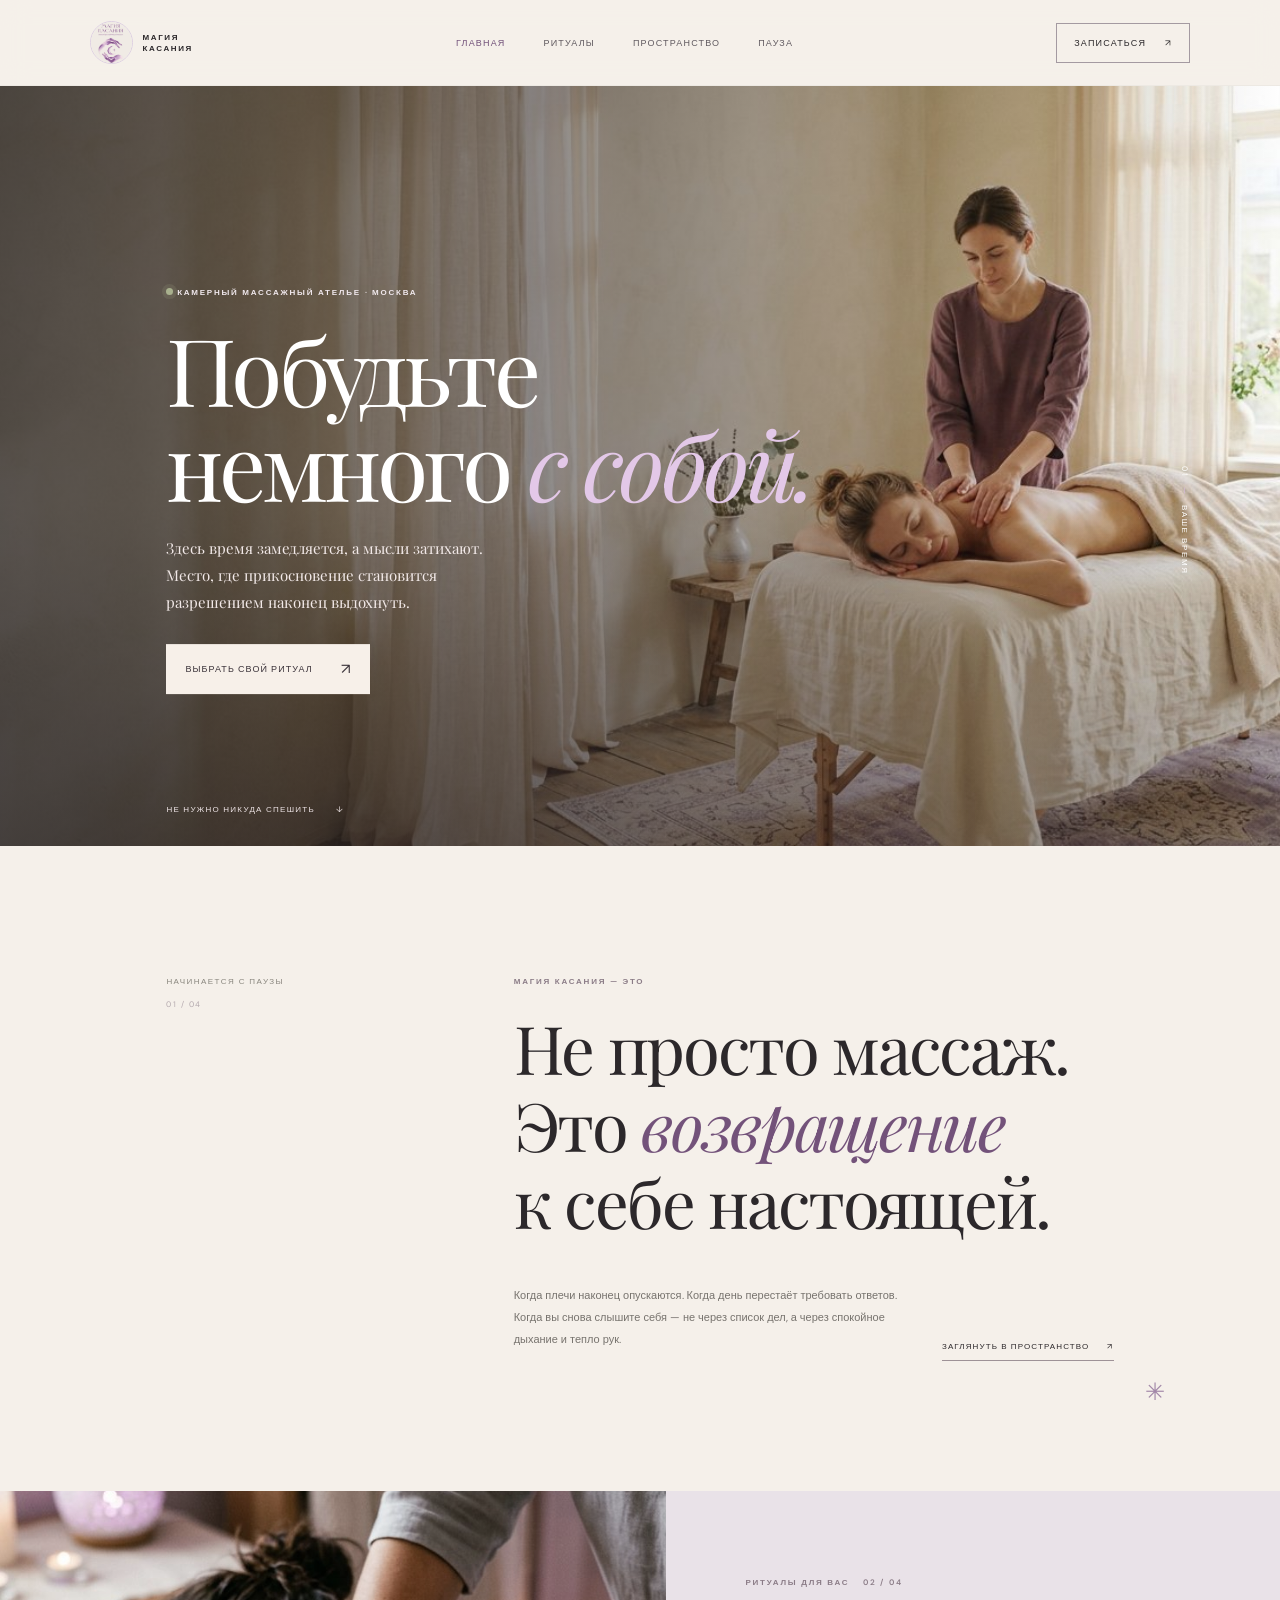
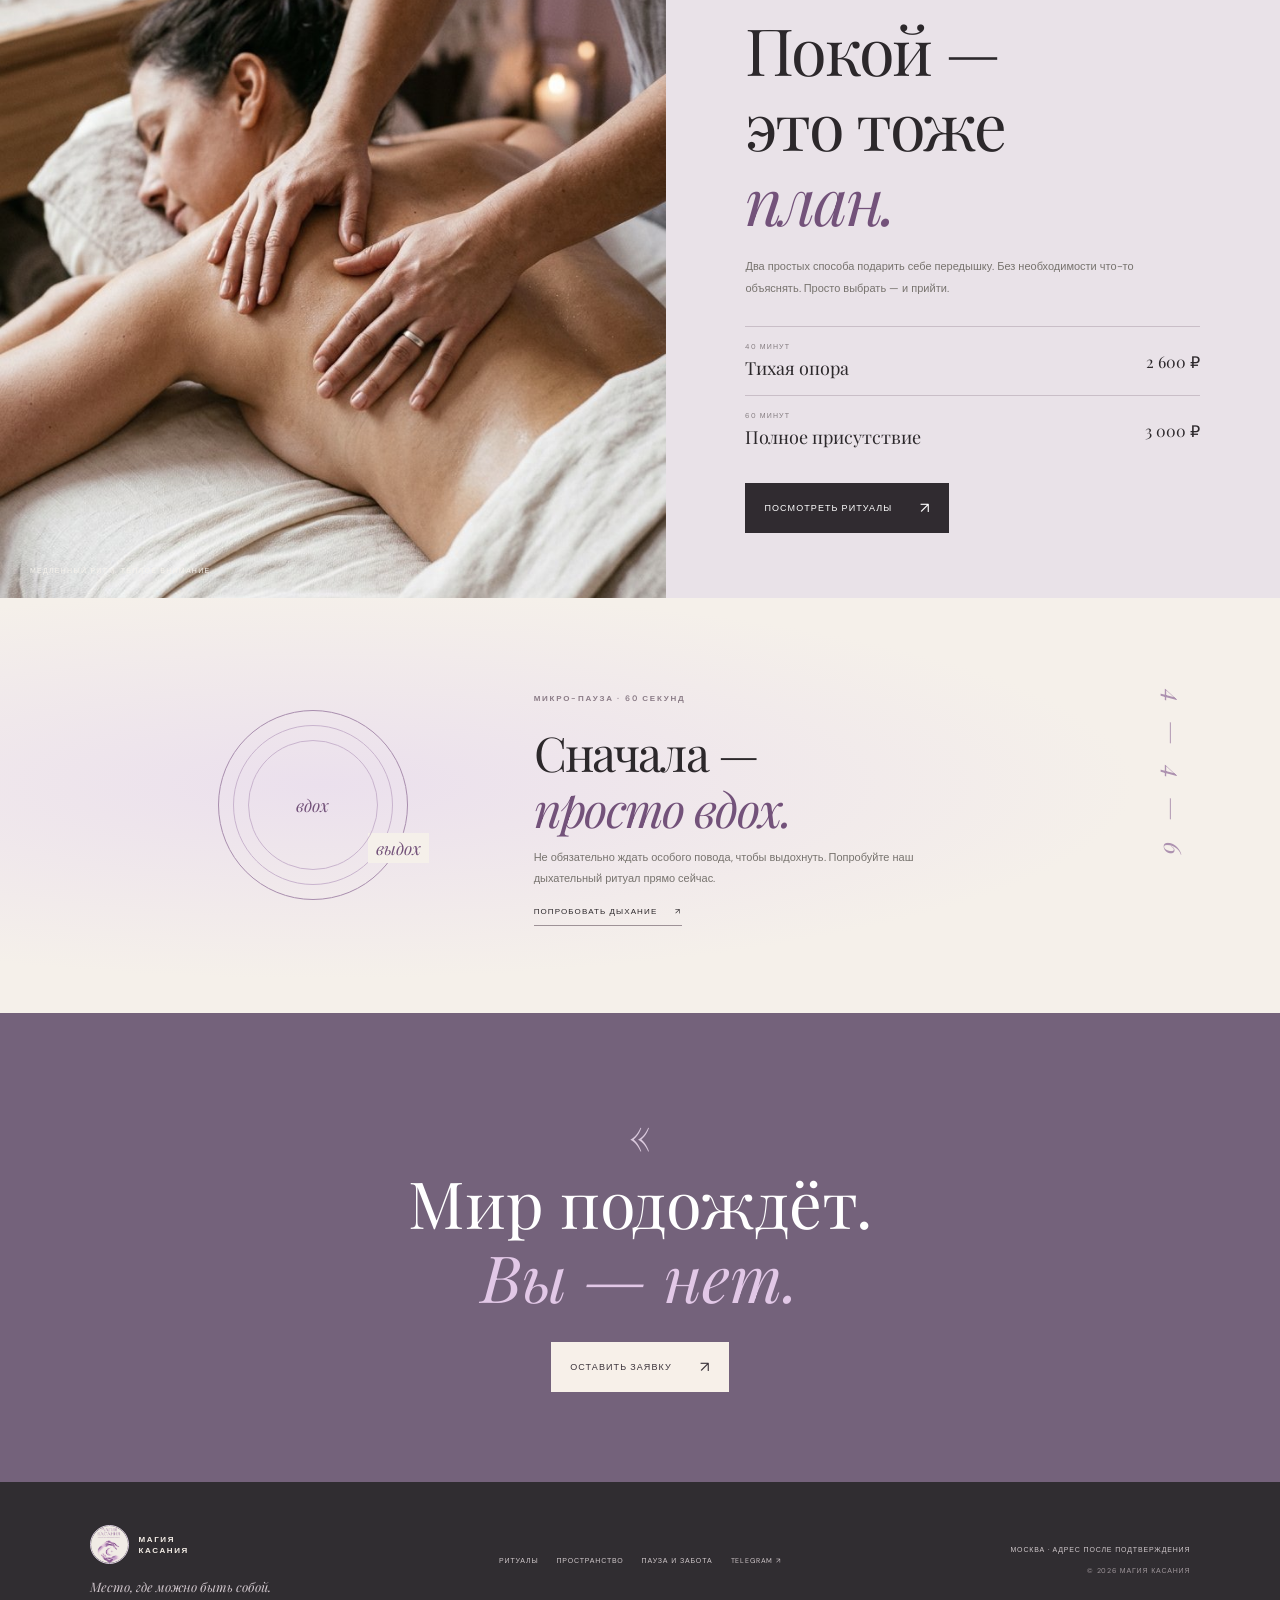
==== commit ff8b895b: "Add files via upload" ====
--- a/index.html
+++ b/index.html
@@ -1 +1 @@
-<!doctype html><html lang="ru"><head><meta charset="utf-8"><meta name="viewport" content="width=device-width,initial-scale=1"><meta name="theme-color" content="#f6f1e9"><title>МАГИЯ КАСАНИЯ — пространство тишины</title><meta name="description" content="Расслабляющий массаж в Москве. Здесь время замедляется, а мысли затихают."><link rel="stylesheet" href="style.css"><link rel="stylesheet" href="venetian-style.css"><link rel="stylesheet" href="rituals.css"><link rel="stylesheet" href="interactive.css"></head><body><header class="top"><a class="brand" href="#home"><img class="brand-logo" src="logo.jpg" alt="Логотип МАГИЯ КАСАНИЯ"><span>МАГИЯ<br>КАСАНИЯ</span></a><nav><a href="#rituals">Ритуалы</a><a href="#about">Пространство</a><a href="#journal">Забота о себе</a></nav><a class="top-cta" href="#booking">Записаться <span>↗</span></a><button class="menu" aria-label="Открыть меню">☰</button></header><main><section class="hero" id="home"><img class="hero-img" src="hero.jpg" alt="Расслабляющий массаж в мягком утреннем свете"><div class="hero-shade"></div><div class="hero-copy"><p class="eyebrow light">КАМЕРНОЕ ПРОСТРАНСТВО В МОСКВЕ</p><h1>Вернуться<br>к <i>себе.</i></h1><p class="intro">Здесь время замедляется, а мысли затихают.<br>Пространство, где каждое прикосновение<br>возвращает вас к самому себе.</p><a class="button cream" href="#booking">Выбрать свой ритуал <span>↓</span></a><p class="hero-note">бережно · спокойно · только для вас</p></div><div class="hero-side">01 / ТЕЛО ПОМНИТ ПОКОЙ</div></section><div class="ticker"><span>ВЫДОХНИТЕ. ВЫ УЖЕ ДОМА.</span><b>✳</b><span>ВЫДОХНИТЕ. ВЫ УЖЕ ДОМА.</span><b>✳</b><span>ВЫДОХНИТЕ. ВЫ УЖЕ ДОМА.</span></div><section class="intro-section" id="about"><div class="section-index">01 — НАЧАТЬ С ПАУЗЫ</div><div><p class="eyebrow">МАГИЯ КАСАНИЯ</p><h2>Иногда лучшая забота —<br>это <i>ничего не решать.</i></h2></div><div class="intro-bottom"><p>Отложить спешку. Почувствовать опору. Позволить плечам опуститься, а дыханию — стать глубже. Я создала это место, чтобы вы могли ненадолго перестать быть сильной для всех и просто побыть собой.</p><a class="text-link" href="#rituals">Познакомиться с ритуалами <span>↘</span></a></div></section><section class="services" id="rituals"><div class="service-head"><div><p class="eyebrow">ВАШЕ ВРЕМЯ ДЛЯ СЕБЯ</p><h2>Выберите своё<br><i>прикосновение.</i></h2></div><div class="side-copy">Не нужно знать, что именно вам нужно.<br>Достаточно выбрать то, что откликается.</div></div><div class="service-grid"><article class="service-card"><div class="service-number">РИТУАЛ 01 <span>40 МИН</span></div><div class="service-icon">〰</div><h3>Тихая опора</h3><p>Расслабляющий массаж спины. Мягко отпускаем накопленное напряжение, возвращаем лёгкость плечам и ощущение, что можно выдохнуть.</p><div class="service-foot"><strong>2 600 ₽</strong><button class="choose" data-service="Релакс массаж спины">Выбрать <span>↗</span></button></div></article><article class="service-card featured"><div class="service-number">РИТУАЛ 02 <span>60 МИН</span></div><div class="service-icon">✳</div><h3>Полное присутствие</h3><p>Расслабляющий массаж всего тела. Час, в котором не нужно никуда спешить: только тёплое внимание, плавный ритм и глубокий отдых.</p><div class="service-foot"><strong>3 000 ₽</strong><button class="choose" data-service="Релакс массаж всего тела">Выбрать <span>↗</span></button></div></article></div><div class="ritual-more"><p class="eyebrow">ЕЩЁ НЕМНОГО ВРЕМЕНИ ДЛЯ СЕБЯ</p><div class="ritual-more-grid"><article class="service-card"><div class="service-number">РИТУАЛ 03 <span>30 МИН · ФОРМАТ ПО ЗАПРОСУ</span></div><div class="service-icon">☾</div><h3>Мягкая настройка</h3><p>Короткая пауза для зоны, которой особенно нужна забота: спины, плеч или стоп. Перед встречей обсудим ваши пожелания и выберем бережный фокус.</p><div class="service-foot"><strong>Стоимость уточню</strong><button class="choose" data-service="Мягкая настройка">Выбрать <span>↗</span></button></div></article><article class="service-card"><div class="service-number">РИТУАЛ 04 <span>75 МИН · ФОРМАТ ПО ЗАПРОСУ</span></div><div class="service-icon">✧</div><h3>Лунное равновесие</h3><p>Продолжительный расслабляющий массаж всего тела — больше времени, чтобы привыкнуть к покою, отпустить спешку и остаться в мягком, плавном ритме.</p><div class="service-foot"><strong>Стоимость уточню</strong><button class="choose" data-service="Лунное равновесие">Выбрать <span>↗</span></button></div></article><article class="service-card"><div class="service-number">РИТУАЛ 05 <span>50 МИН · ФОРМАТ ПО ЗАПРОСУ</span></div><div class="service-icon">〰</div><h3>Тихая глубина</h3><p>Больше времени для спины и плеч — без спешки и резких переходов. Спокойный ритуал, чтобы дать напряжённым участкам внимание и позволить телу расслабиться.</p><div class="service-foot"><strong>Стоимость уточню</strong><button class="choose" data-service="Тихая глубина">Выбрать <span>↗</span></button></div></article></div><p class="service-note">Новые форматы — идеи для обсуждения. Длительность и стоимость подтвердим лично до записи.</p></div><p class="service-disclaimer">Массаж — это бережная забота о самочувствии, не медицинская услуга.</p></section><section class="quote"><span class="quote-mark">“</span><blockquote>Пусть мир немного<br>подождёт. <i>Вы — нет.</i></blockquote><p>МАЛЕНЬКОЕ НАПОМИНАНИЕ О ВАЖНОМ</p></section><section class="breathing" id="breathing"><div class="breath-top"><p class="eyebrow">МИКРО-ПАУЗА · ПРАКТИКА СЕЙЧАС</p><span class="breath-tag">КОРОТКАЯ ПРАКТИКА · В СВОЁМ РИТМЕ</span></div><div class="breath-layout"><div class="breath-copy"><h2>Вдохните.<br><i>Вы уже здесь.</i></h2><p>Мягкая практика дыхания, чтобы немного замедлиться. Не нужно дышать глубже или «правильно» — просто следуйте за подсказкой и остановитесь, когда захочется.</p><label class="preset-label" for="breath-preset">РИТМ</label><select id="breath-preset"><option value="0">Мягко · вдох 4 / пауза 4 / выдох 6</option><option value="1">Глубоко · вдох 4 / пауза 7 / выдох 8</option></select><div class="breath-actions"><button class="button breath-start" id="breath-start">Начать практику <span>↗</span></button><button class="breath-stop" id="breath-stop">Завершить</button></div><p class="breath-note">Если появится дискомфорт, дышите обычно и завершите упражнение.</p></div><div class="breath-stage"><div class="breath-rings"><svg class="phase-track" viewBox="0 0 320 320" aria-hidden="true"><circle class="track-base" cx="160" cy="160" r="151"/><circle class="track-progress" id="phase-progress" cx="160" cy="160" r="151"/></svg><div class="breath-orb" data-phase=""><span id="breath-cue" aria-live="polite">В своём ритме</span><strong id="breath-count" aria-live="off">—</strong></div><span class="breath-spark spark-one">✦</span><span class="breath-spark spark-two">✧</span></div><div class="breath-phase-label" id="breath-phase-label">НАЖМИТЕ «НАЧАТЬ»</div><div class="breath-meta"><span><small>ВРЕМЯ ПРАКТИКИ</small><b id="breath-time">00:00</b></span><i></i><span><small>ЦИКЛОВ ПРОЙДЕНО</small><b id="breath-cycles">0</b></span></div><div class="breath-legend"><span class="legend-in">● ВДОХ</span><span class="legend-hold">● ПАУЗА</span><span class="legend-out">● ВЫДОХ</span></div><span class="orbit-caption">КРУГ ЗАПОЛНЯЕТСЯ ВМЕСТЕ С ФАЗОЙ</span></div></div></section><section class="booking" id="booking"><div class="booking-copy"><p class="eyebrow">02 — ВАШ СЛОТ ПОКОЯ</p><h2>Подарите себе<br><i>этот час.</i></h2><p>Оставьте заявку — я лично подтвержу удобное время. После записи можно подключить Telegram, чтобы не потерять детали.</p><div class="availability"><span class="live-dot"></span><span id="availability-text">Проверяем ближайшие окошки…</span></div><div id="slots" class="slots"></div></div><form id="booking-form"><label>Ваше имя<input name="name" placeholder="Как к вам обращаться" required minlength="2"></label><label>Телефон<input name="phone" type="tel" placeholder="+7 999 000-00-00" required></label><label>Ритуал<select name="service" required><option value="">Выберите услугу</option><option>Релакс массаж спины</option><option>Релакс массаж всего тела</option><option>Мягкая настройка</option><option>Лунное равновесие</option><option>Тихая глубина</option></select></label><label>Удобная дата и время<input name="datetime" type="datetime-local" required></label><label>Промокод <span class="optional">необязательно</span><input name="promo" placeholder="Например, ПЕРВЫЙВЫДОХ"></label><label class="consent"><input type="checkbox" required> Согласна на обработку данных для связи по заявке.</label><button class="button dark" type="submit">Отправить заявку <span>↗</span></button><p class="form-hint">Никакого спама — только подтверждение и забота о вашей записи.</p><div id="form-status" aria-live="polite"></div></form></section><section class="loyalty"><div class="loyalty-stamp">МК<br>✳</div><div><p class="eyebrow">БОЛЬШЕ ПОВОДОВ ВЫДОХНУТЬ</p><h2>Забота, которая<br><i>возвращается.</i></h2><p>После каждого визита — отметка в вашей карте заботы. На пятую встречу вас ждёт особенный бонус. А для первого знакомства промокод <b>ПЕРВЫЙВЫДОХ</b> — скидка 10%.</p></div><a class="button outline" href="#booking">Начать свою карту <span>↗</span></a></section><section class="journal" id="journal"><div class="journal-head"><div><p class="eyebrow">ЗАПИСКИ О ЗАБОТЕ</p><h2>Немного тишины<br><i>между делами.</i></h2></div><p>Небольшие практики, к которым можно вернуться в любой день.</p></div><div class="tips"><article><span>01 / ДЫХАНИЕ · 1 МИН</span><h3>Длиннее выдох</h3><p>Вдохните спокойно на четыре счёта. Выдыхайте на шесть. Повторите несколько раз — без усилий и ожиданий.</p></article><article><span>02 / ПАУЗА · 30 СЕК</span><h3>Почувствуйте опору</h3><p>Заметьте, где тело соприкасается с поверхностью. Позвольте весу стать чуть тяжелее. Вы уже здесь.</p></article><article><span>03 / МЯГКОСТЬ · 2 МИН</span><h3>Отпустите плечи</h3><p>На выдохе мягко опустите плечи. Не исправляйте осанку — просто дайте телу разрешение расслабиться.</p></article></div></section><section class="mood-check"><div class="mood-head"><p class="eyebrow">НЕБОЛЬШАЯ ПРОВЕРКА СЕБЯ</p><h2>Как вы <i>сейчас?</i></h2><p>Не анализируйте — выберите первое, что откликается.</p></div><div class="mood-choices"><button class="mood-choice" data-answer="Пусть сегодня будет меньше усилий. Можно начать с длинного выдоха или выбрать мягкую настройку для зоны, которой хочется уделить внимание."><span>〰</span><b>Устала от напряжения</b><small>Хочу, чтобы плечи отпустило</small></button><button class="mood-choice" data-answer="Подарите себе время без задач и ожиданий. Возможно, вам подойдёт «Полное присутствие» — час спокойного внимания к телу."><span>☾</span><b>Хочу отключиться</b><small>Мечтаю о полной паузе</small></button><button class="mood-choice" data-answer="Можно не менять весь день — достаточно одной маленькой паузы. Попробуйте дыхательную практику или сохраните мысль дня ниже."><span>✧</span><b>Нужна передышка</b><small>Хочу просто чуть-чуть тишины</small></button></div><p id="mood-answer" class="mood-answer" aria-live="polite">Ваше состояние — уже достаточная причина позаботиться о себе.</p></section><section class="quiz"><p class="eyebrow">МИНИ-ПАУЗА · ИНТЕРАКТИВ</p><h2>Что вам сейчас<br><i>нужнее всего?</i></h2><div class="quiz-options"><button data-result="Похоже, вам нужна тёплая пауза. Ритуал «Тихая опора» поможет отпустить напряжение в спине.">Снять напряжение в спине</button><button data-result="Похоже, хочется полного перезапуска. Посмотрите ритуал «Полное присутствие» — целый час только для вас.">Отключиться от суеты</button><button data-result="Начните с малого: длинный выдох и немного тишины уже могут стать заботой.">Пока просто выдохнуть</button></div><p id="quiz-result">Выберите то, что ближе — здесь нет неправильного ответа.</p></section><section class="affirmation-section"><div class="affirmation-card"><span class="affirmation-star">✳</span><p class="eyebrow">КАРТОЧКА ТИХОЙ ПОДДЕРЖКИ</p><blockquote id="affirmation">«Не нужно заслуживать отдых.»</blockquote><div class="affirmation-actions"><button id="new-affirmation">Ещё одна мысль ↻</button><button id="copy-affirmation">Сохранить мысль ↗</button></div></div></section></main><footer><a class="brand" href="#home"><img class="brand-logo" src="logo.jpg" alt="Логотип МАГИЯ КАСАНИЯ"><span>МАГИЯ<br>КАСАНИЯ</span></a><p>Место, где можно быть собой.</p><a href="https://t.me/magicooftouch" target="_blank" rel="noreferrer">Наш Telegram ↗</a><small>Москва · адрес сообщается после подтверждения записи</small><small>© 2026 МАГИЯ КАСАНИЯ</small></footer><div class="modal" id="modal"><div class="modal-box"><button class="modal-close" aria-label="Закрыть">×</button><p class="eyebrow">ВАША ПАУЗА НАЧИНАЕТСЯ</p><h2>Заявка <i>отправлена.</i></h2><p>Я скоро свяжусь с вами, чтобы подтвердить время. Подключите Telegram — там удобно получать детали и напоминания.</p><a class="button dark" href="https://t.me/magicooftouch" target="_blank" rel="noreferrer">Открыть Telegram <span>↗</span></a></div></div><a class="floating-book" id="floating-book" href="#booking">Найти время для себя <span>↗</span></a><script src="app.js"></script><script src="breathing.js"></script><script src="interactions.js"></script></body></html>+<!doctype html><html lang="ru"><head><meta charset="utf-8"><meta name="viewport" content="width=device-width,initial-scale=1"><meta name="theme-color" content="#f5f0ea"><meta name="description" content="МАГИЯ КАСАНИЯ — камерное пространство женского расслабляющего массажа в Москве. Время для себя, бережные прикосновения и полная тишина."><title>МАГИЯ КАСАНИЯ — место, где можно выдохнуть</title><link rel="stylesheet" href="site.css"></head><body><header class="nav"><a class="identity" href="index.html"><img src="assets/logo.jpg" alt="Логотип МАГИЯ КАСАНИЯ"><span>МАГИЯ<br>КАСАНИЯ</span></a><nav class="nav-links"><a class="active" href="index.html">Главная</a><a href="rituals.html">Ритуалы</a><a href="space.html">Пространство</a><a href="pause.html">Пауза</a></nav><a class="nav-book" href="booking.html">Записаться <i>↗</i></a><button class="nav-toggle" aria-label="Открыть меню" aria-expanded="false"><span></span><span></span></button></header><main><section class="hero-home"><img src="assets/hero.jpg" alt="Тихий массажный ритуал в мягком свете" class="hero-photo"><div class="hero-vignette"></div><div class="hero-content"><div class="eyebrow light"><span class="dot"></span> КАМЕРНЫЙ МАССАЖНЫЙ АТЕЛЬЕ · МОСКВА</div><h1>Побудьте<br>немного <em>с собой.</em></h1><p>Здесь время замедляется, а мысли затихают.<br>Место, где прикосновение становится<br>разрешением наконец выдохнуть.</p><a class="pill light-pill" href="rituals.html">Выбрать свой ритуал <span>↗</span></a></div><div class="hero-index">01 <span>—</span> ВАШЕ ВРЕМЯ</div><div class="hero-bottom-note">Не нужно никуда спешить <span>↓</span></div></section><section class="manifesto section-pad"><div class="side-label">НАЧИНАЕТСЯ С ПАУЗЫ <span>01 / 04</span></div><div class="manifesto-content"><p class="eyebrow">МАГИЯ КАСАНИЯ — ЭТО</p><h2>Не просто массаж.<br>Это <em>возвращение</em><br>к себе настоящей.</h2><div class="manifesto-lower"><p>Когда плечи наконец опускаются. Когда день перестаёт требовать ответов. Когда вы снова слышите себя — не через список дел, а через спокойное дыхание и тепло рук.</p><a class="under-link" href="space.html">Заглянуть в пространство <span>↗</span></a></div></div><span class="asterisk">✳</span></section><section class="featured-ritual"><div class="feature-image"><img src="assets/hands.jpg" alt="Мягкое прикосновение во время расслабляющего массажа"><span class="image-caption">МЕДЛЕННЫЙ РИТМ. ТЁПЛОЕ ВНИМАНИЕ.</span></div><div class="feature-copy"><p class="eyebrow">РИТУАЛЫ ДЛЯ ВАС <span>02 / 04</span></p><h2>Покой —<br>это тоже<br><em>план.</em></h2><p>Два простых способа подарить себе передышку. Без необходимости что-то объяснять. Просто выбрать — и прийти.</p><div class="mini-service"><div><span>40 МИНУТ</span><b>Тихая опора</b></div><strong>2 600 ₽</strong></div><div class="mini-service"><div><span>60 МИНУТ</span><b>Полное присутствие</b></div><strong>3 000 ₽</strong></div><a class="pill dark-pill" href="rituals.html">Посмотреть ритуалы <span>↗</span></a></div></section><section class="breath-teaser"><div class="breath-orbit-small"><span>вдох</span><b>выдох</b></div><div><p class="eyebrow">МИКРО-ПАУЗА · 60 СЕКУНД</p><h2>Сначала —<br><em>просто вдох.</em></h2><p>Не обязательно ждать особого повода, чтобы выдохнуть. Попробуйте наш дыхательный ритуал прямо сейчас.</p><a class="under-link" href="pause.html#breathing">Попробовать дыхание <span>↗</span></a></div><div class="breath-deco">4 — 4 — 6</div></section><section class="closing-note"><p>«</p><h2>Мир подождёт.<br><em>Вы — нет.</em></h2><a class="pill light-pill" href="booking.html">Оставить заявку <span>↗</span></a></section></main><footer class="footer"><div class="footer-brand"><a class="identity" href="index.html"><img src="assets/logo.jpg" alt="Логотип"><span>МАГИЯ<br>КАСАНИЯ</span></a><p>Место, где можно быть собой.</p></div><div class="footer-links"><a href="rituals.html">Ритуалы</a><a href="space.html">Пространство</a><a href="pause.html">Пауза и забота</a><a href="https://t.me/magicooftouch" target="_blank" rel="noreferrer">Telegram ↗</a></div><div class="footer-end"><span>МОСКВА · АДРЕС ПОСЛЕ ПОДТВЕРЖДЕНИЯ</span><small>© 2026 МАГИЯ КАСАНИЯ</small></div></footer><script src="site.js" defer></script></body></html>
--- a/site.css
+++ b/site.css
@@ -0,0 +1,4 @@
+@import url('https://fonts.googleapis.com/css2?family=DM+Sans:wght@400;500;600;700&family=Playfair+Display:ital,wght@0,400;0,500;1,400;1,500&display=swap');
+:root{--paper:#f5f0ea;--milk:#fbf8f4;--ink:#2c282b;--plum:#73527a;--plum2:#9d78a5;--lav:#e6dce8;--sage:#838775;--clay:#a98970;--line:#d9d1d5;--serif:'Playfair Display',Georgia,serif;--sans:'DM Sans',Arial,sans-serif}*{box-sizing:border-box}html{scroll-behavior:smooth}body{margin:0;background:var(--paper);color:var(--ink);font-family:var(--sans);font-size:14px}a{color:inherit;text-decoration:none}button,input,select,textarea{font:inherit}img{display:block;max-width:100%}.nav{height:86px;padding:0 7%;display:flex;align-items:center;justify-content:space-between;background:#f5f0eaeF;position:sticky;top:0;z-index:30;border-bottom:1px solid #6757670d;backdrop-filter:blur(14px)}.identity{display:flex;gap:10px;align-items:center;font-size:8px;font-weight:600;line-height:1.3;letter-spacing:.2em}.identity img{width:43px;height:43px;object-fit:cover;object-position:center 70%;border-radius:50%;border:1px solid #ddcfe1}.nav-links{display:flex;gap:38px;align-items:center}.nav-links a,.nav-book{font-size:9px;letter-spacing:.13em;text-transform:uppercase;color:#615a60;transition:color .2s}.nav-links a:hover,.nav-links a.active,.nav-book:hover{color:var(--plum)}.nav-book{border:1px solid #a49aa1;padding:13px 17px;color:var(--ink)}.nav-book i{font-style:normal;margin-left:16px}.active-book{background:var(--plum);color:#fff;border-color:var(--plum)}.nav-toggle{display:none}.eyebrow{font-size:8px;font-weight:600;letter-spacing:.22em;color:#8b7c87;text-transform:uppercase;margin:0 0 22px}.eyebrow span:not(.dot){margin-left:10px}.dot,.live-dot{width:7px;height:7px;border-radius:50%;background:#a9b18e;display:inline-block;box-shadow:0 0 0 4px #a9b18e25}.light{color:#f1e9ee}.hero-home{height:min(760px,86vh);min-height:610px;position:relative;overflow:hidden;color:#fff;background:#675a5d}.hero-photo{position:absolute;inset:0;width:100%;height:100%;object-fit:cover;object-position:center 47%;animation:slowpan 22s ease-in-out infinite alternate}@keyframes slowpan{to{transform:scale(1.045)}}.hero-vignette{position:absolute;inset:0;background:linear-gradient(90deg,#211e22b8 0%,#28242985 42%,transparent 100%),linear-gradient(0deg,#201c214d,transparent 45%)}.hero-content{position:absolute;left:13%;top:50%;transform:translateY(-44%);max-width:650px}.hero-content .eyebrow{margin-bottom:24px}.hero-content h1,.page-intro h1,.booking-intro h1,.pause-header h1,.space-copy h1{font:400 clamp(54px,7.3vw,96px)/1.02 var(--serif);letter-spacing:-.045em;margin:0}.hero-content h1 em,.page-intro h1 em,.booking-intro h1 em,.pause-header h1 em,.space-copy h1 em{color:#e3c8e8;font-weight:400}.hero-content>p:not(.eyebrow){font:15px/1.8 var(--serif);color:#f2e9e8;margin:23px 0 28px}.pill{display:inline-flex;justify-content:space-between;align-items:center;gap:28px;padding:15px 19px;font-size:9px;letter-spacing:.12em;text-transform:uppercase;transition:transform .25s,box-shadow .25s,background .25s;border:0;cursor:pointer}.pill:hover{transform:translateY(-3px);box-shadow:0 10px 28px #25202628}.light-pill{background:#f7f0e9;color:#3b333a}.dark-pill{background:#302b30;color:#fff}.plum-pill{background:var(--plum);color:white}.pill span{font-size:15px}.hero-index{position:absolute;right:7%;top:50%;writing-mode:vertical-rl;letter-spacing:.2em;font-size:8px}.hero-index span{color:#dcbce1;margin:6px}.hero-bottom-note{position:absolute;bottom:32px;left:13%;font-size:8px;letter-spacing:.16em;text-transform:uppercase;color:#eee4e6}.hero-bottom-note span{margin-left:18px}.section-pad{padding:130px 13%;position:relative}.manifesto{display:grid;grid-template-columns:1fr 2fr;gap:5%}.side-label{font-size:8px;letter-spacing:.18em;text-transform:uppercase;color:#89867e}.side-label span{display:block;margin-top:13px;color:#b4a9ae}.manifesto-content .eyebrow{margin-bottom:23px}.manifesto h2,.feature-copy h2,.breath-teaser h2,.ritual-extra h2,.space-note h2,.practice-head h2,.mood-room h2{font:400 clamp(38px,5.4vw,67px)/1.15 var(--serif);letter-spacing:-.035em;margin:0}.manifesto h2 em,.feature-copy h2 em,.breath-teaser h2 em,.ritual-extra h2 em,.space-note h2 em,.practice-head h2 em,.mood-room h2 em{color:var(--plum);font-weight:400}.manifesto-lower{display:flex;align-items:end;justify-content:space-between;gap:35px;margin-top:33px}.manifesto-lower p,.feature-copy>p:not(.eyebrow),.space-copy>p:not(.eyebrow),.space-note p:not(.eyebrow),.extra-text p{font-size:11px;line-height:2;color:#77736e;max-width:390px}.under-link{font-size:8px;letter-spacing:.14em;text-transform:uppercase;border-bottom:1px solid #9e9297;padding:0 0 9px;white-space:nowrap}.under-link span{margin-left:15px}.asterisk{position:absolute;right:9%;bottom:13%;font-size:24px;color:#a287a8}.featured-ritual{display:grid;grid-template-columns:1.04fr .96fr;min-height:590px;background:#e9e2e8}.feature-image{position:relative;overflow:hidden;min-height:570px}.feature-image img{position:absolute;width:100%;height:100%;object-fit:cover;object-position:center 45%;filter:saturate(.8)}.image-caption{position:absolute;bottom:23px;left:30px;color:#f6f2ec;font-size:7px;letter-spacing:.18em}.feature-copy{padding:86px 13% 65px;align-self:center}.feature-copy .eyebrow{margin-bottom:25px}.feature-copy h2{font-size:clamp(43px,5.2vw,65px);margin-bottom:19px}.feature-copy>p:not(.eyebrow){margin:0 0 27px}.mini-service{border-top:1px solid #c9bec7;padding:15px 0;display:flex;justify-content:space-between;align-items:center}.mini-service>div span{display:block;font-size:7px;letter-spacing:.16em;color:#837b7f;margin-bottom:5px}.mini-service b{font:18px var(--serif);font-weight:400}.mini-service strong{font:16px var(--serif)}.feature-copy .pill{margin-top:19px}.breath-teaser{padding:95px 17%;display:grid;grid-template-columns:240px 1fr;align-items:center;gap:9%;position:relative;overflow:hidden;background:radial-gradient(ellipse at 25% 45%,#ebe0ed 0%,transparent 60%)}.breath-orbit-small{height:190px;width:190px;border:1px solid #a98eae;border-radius:50%;display:flex;align-items:center;justify-content:center;position:relative;color:var(--plum);font:italic 17px var(--serif)}.breath-orbit-small:before,.breath-orbit-small:after{content:'';position:absolute;inset:14px;border:1px solid #c9b4ce;border-radius:50%}.breath-orbit-small:after{inset:29px}.breath-orbit-small b{font-weight:400;position:absolute;bottom:36px;right:-22px;background:var(--paper);padding:4px 8px}.breath-teaser h2{font-size:48px}.breath-teaser>div:nth-child(2)>p:not(.eyebrow){max-width:400px;font-size:11px;line-height:1.9;color:#77736e}.breath-deco{position:absolute;right:7%;top:22%;font:italic 24px var(--serif);color:#ad92b0;writing-mode:vertical-rl;letter-spacing:.3em}.closing-note{padding:90px 20px;text-align:center;background:#74627b;color:white}.closing-note>p{font:44px var(--serif);color:#dac9dd;margin:0}.closing-note h2{font:400 clamp(40px,5.8vw,65px)/1.15 var(--serif);margin:3px 0 28px}.closing-note h2 em{color:#e2c8e7}.footer{padding:43px 7%;background:#302d31;color:#f3ede6;display:grid;grid-template-columns:1fr 1fr 1fr;gap:20px;align-items:center}.footer .identity img{width:39px;height:39px}.footer-brand>p{font:italic 13px var(--serif);color:#d0c6cc;margin:14px 0 0}.footer-links{display:flex;justify-content:center;gap:18px;flex-wrap:wrap}.footer-links a,.footer-end span,.footer-end small{font-size:7px;letter-spacing:.12em;text-transform:uppercase;color:#d0c8cb}.footer-end{justify-self:end;display:flex;flex-direction:column;gap:12px;text-align:right}.footer-end small{color:#9f969b}.page-intro{padding:115px 13% 95px;display:grid;grid-template-columns:.55fr 1.7fr .3fr;gap:4%;align-items:center;min-height:480px}.page-intro h1{font-size:clamp(48px,6.5vw,78px)}.page-intro h1 em{color:var(--plum)}.page-lead{max-width:460px;color:#77736e;font-size:12px;line-height:1.9;margin-top:25px}.page-flower{font-size:58px;color:#a788ae;align-self:start;justify-self:end}.ritual-list{padding:0 13% 80px}.ritual-row{display:grid;grid-template-columns:.38fr 1.9fr .48fr;gap:30px;align-items:center;padding:45px 36px;border-top:1px solid #d6ced1}.ritual-row:last-child{border-bottom:1px solid #d6ced1}.ritual-lilac{background:#ece5ed}.ritual-number{font-size:30px;color:#a48da5;font-family:var(--serif)}.ritual-number span{display:block;font:7px var(--sans);letter-spacing:.16em;margin-top:7px;color:#8d838b}.ritual-description h2{font:25px var(--serif);font-weight:400;margin:0 0 12px}.ritual-description p{font-size:10px;line-height:1.9;color:#78736e;max-width:600px;margin:0}.ritual-tags{display:flex;gap:8px;margin-top:18px;flex-wrap:wrap}.ritual-tags span{font-size:7px;letter-spacing:.13em;padding:7px 9px;border:1px solid #d5cbd4;color:#7a6c7b}.ritual-price{display:flex;flex-direction:column;align-items:flex-end;gap:20px}.ritual-price strong{font:22px var(--serif)}.ritual-price a{font-size:8px;letter-spacing:.12em;text-transform:uppercase;border-bottom:1px solid #9e9297;padding-bottom:7px}.ritual-price a span{margin-left:12px}.visual-interlude{height:410px;position:relative;overflow:hidden}.visual-interlude img{width:100%;height:100%;object-fit:cover;object-position:center 53%;filter:brightness(.76) saturate(.75)}.visual-interlude>div{position:absolute;left:16%;top:50%;transform:translateY(-50%);color:white}.visual-interlude .eyebrow{color:#f0e6ec}.visual-interlude p{font:clamp(26px,3.3vw,42px)/1.4 var(--serif);margin:0}.visual-interlude p em{color:#e6cce8}.ritual-extra{padding:100px 17%;display:grid;grid-template-columns:1fr 1fr;gap:10%;align-items:center}.ritual-extra h2{font-size:40px}.extra-text p{margin:0 0 25px}.service-note-band{display:flex;justify-content:space-around;align-items:center;padding:28px 10%;background:#e9e4dc;color:#706a68;font-size:8px;letter-spacing:.18em}.small-star{color:#a689ae;font-size:17px}.cta-wide{padding:60px 12%;background:#77647d;color:white;display:flex;align-items:center;justify-content:space-between;gap:30px}.cta-wide p{font:28px var(--serif);margin:0}.space-hero{padding:80px 13% 105px;display:grid;grid-template-columns:1fr .82fr;gap:10%;align-items:center}.space-copy h1{font-size:clamp(43px,5.5vw,66px)}.space-copy h1 em{color:var(--plum)}.space-copy>p:not(.eyebrow){font-size:11px;line-height:2;color:#77736e;max-width:440px;margin:26px 0}.space-photo{height:530px;position:relative}.space-photo img{width:100%;height:100%;object-fit:cover;object-position:center 45%}.space-photo span{position:absolute;bottom:17px;left:18px;color:#fff;font-size:7px;letter-spacing:.17em}.values-grid{padding:90px 13%;background:#ece6ed;display:grid;grid-template-columns:1.2fr 1fr 1fr;gap:45px 35px}.value-intro{grid-row:span 2}.value-intro h2{font:40px/1.2 var(--serif);font-weight:400;margin:0}.value-intro h2 em{color:var(--plum)}.values-grid article{border-top:1px solid #cfc4d0;padding-top:17px}.values-grid article span{font-size:7px;letter-spacing:.17em;color:#8b7d8b}.values-grid article h3{font:22px var(--serif);font-weight:400;margin:19px 0 9px}.values-grid article p{font-size:10px;line-height:1.9;color:#77736e;margin:0}.space-note{padding:95px 17%;display:grid;grid-template-columns:.9fr 1fr;align-items:center;gap:9%}.space-note img{width:100%;height:380px;object-fit:cover}.space-note h2{font-size:42px}.space-note .pill{margin-top:15px}.booking-page{padding:88px 13% 100px;display:grid;grid-template-columns:.9fr 1.1fr;gap:11%;align-items:start;background:radial-gradient(ellipse at 6% 40%,#e9dfea,transparent 42%)}.booking-intro{position:relative;padding-top:24px}.booking-intro h1{font-size:clamp(45px,5.8vw,72px)}.booking-intro h1 em{color:var(--plum)}.booking-intro>p:not(.eyebrow){font-size:11px;line-height:1.95;color:#77736e;max-width:370px;margin:22px 0 30px}.live-slots{display:flex;align-items:center;gap:12px;margin-bottom:12px}.live-slots>div{display:flex;flex-direction:column;gap:4px}.live-slots b{font-size:9px;font-weight:500;color:#55534f}.live-slots small{font-size:8px;color:#99918e}.slots{display:flex;flex-wrap:wrap;gap:7px;min-height:22px}.slot{font-size:8px;background:#ffffff8c;border:1px solid #ded6dd;padding:7px 9px;color:#6d626a}.booking-steps{display:flex;flex-direction:column;gap:14px;margin-top:35px}.booking-steps span{font-size:9px;color:#77736e}.booking-steps i{font:italic 16px var(--serif);color:#9d7ba3;margin-right:11px}.booking-flower{width:110px;height:110px;object-fit:cover;object-position:center 75%;border-radius:50%;opacity:.6;margin-top:35px}.booking-form{background:#fbf8f4;padding:38px 40px;box-shadow:0 20px 65px #49394a0b}.form-title{display:flex;justify-content:space-between}.form-title .eyebrow{margin:0}.form-title>span:last-child{font-size:8px;letter-spacing:.15em;color:#aaa}.booking-form h2{font:29px/1.2 var(--serif);font-weight:400;margin:14px 0 27px}.booking-form h2 em{color:var(--plum)}.booking-form>label{display:block;font-size:8px;letter-spacing:.12em;text-transform:uppercase;color:#837b80;margin:0 0 16px}.booking-form input:not([type=checkbox]),.booking-form select,.booking-form textarea{display:block;width:100%;border:0;border-bottom:1px solid #d8d2d3;background:transparent;border-radius:0;padding:11px 0 10px;color:#353136;font:11px var(--sans);outline:none;resize:vertical}.booking-form input:focus,.booking-form select:focus,.booking-form textarea:focus{border-color:#84688a}.booking-form .optional{font-size:7px;color:#a49ca0;text-transform:none;letter-spacing:0}.booking-form .consent{display:flex;gap:9px;align-items:flex-start;text-transform:none;letter-spacing:0;line-height:1.6;font-size:8px}.consent input{accent-color:#765576}.form-submit{width:100%;margin-top:7px}.form-small{font-size:8px;line-height:1.6;color:#9a9390}.form-status{font-size:10px;color:#765576}.booking-help{text-align:center;padding:27px;background:#eee8ed}.booking-help p,.booking-help a{display:inline;font:italic 14px var(--serif)}.booking-help a{margin-left:8px;color:var(--plum);border-bottom:1px solid #b8a5bb}.success-modal{display:none;position:fixed;inset:0;background:#29242ebd;z-index:80;align-items:center;justify-content:center;padding:18px}.success-modal.open{display:flex}.success-card{max-width:440px;width:100%;padding:48px 40px;background:var(--paper);position:relative}.close-modal{position:absolute;right:16px;top:12px;border:0;background:none;font-size:26px;cursor:pointer;color:#6e626d}.success-card h2{font:39px/1.2 var(--serif);font-weight:400;margin:0 0 16px}.success-card h2 em{color:var(--plum)}.success-card>p:not(.eyebrow){font-size:11px;line-height:1.8;color:#77736e}.success-card .pill{width:100%;margin-top:15px}.pause-header{padding:94px 13% 72px;text-align:center;background:radial-gradient(ellipse at 50% 100%,#e9deeb,transparent 67%)}.pause-header h1{font-size:clamp(43px,6vw,75px)}.pause-header h1 em{color:var(--plum)}.pause-header>p:not(.eyebrow){max-width:530px;margin:22px auto 25px;color:#77736e;font-size:11px;line-height:1.9}.scroll-cue{font-size:8px;letter-spacing:.17em;color:#765b7b}.breath-lab{padding:62px 13% 95px;display:grid;grid-template-columns:.9fr 1.1fr;align-items:center;gap:9%;background:linear-gradient(130deg,#f0e9ef 0,#f5f0ea 65%)}.lab-copy h2{font:400 clamp(42px,5vw,62px)/1.12 var(--serif);margin:0 0 19px}.lab-copy h2 em{color:var(--plum)}.lab-copy>p:not(.eyebrow){font-size:11px;line-height:1.9;color:#77736e;max-width:390px}.breath-controls{margin-top:26px}.breath-controls label{display:block;font-size:7px;letter-spacing:.19em;color:#8e838c}.breath-controls select{margin-top:9px;width:100%;max-width:360px;padding:11px 4px;border:0;border-bottom:1px solid #c9bdc9;background:transparent;font-size:10px;color:#57515a}.lab-buttons{display:flex;gap:18px;align-items:center;margin-top:19px}.text-button{border:0;border-bottom:1px solid #aaa0a8;padding:8px 2px;background:none;font-size:8px;letter-spacing:.13em;text-transform:uppercase;color:#777;cursor:pointer}.breath-controls>small{display:block;max-width:380px;margin-top:17px;color:#99918c;font-size:8px;line-height:1.7}.breath-instrument{display:flex;flex-direction:column;align-items:center}.breath-circle{height:min(340px,65vw);width:min(340px,65vw);border:1px solid #b9a5be;border-radius:50%;position:relative;display:grid;place-items:center;isolation:isolate}.breath-circle:before,.breath-circle:after{content:'';position:absolute;border:1px solid #d0c2d2;border-radius:50%;inset:14px;pointer-events:none}.breath-circle:after{inset:-14px;opacity:.7}.breath-ring{position:absolute;inset:0;width:100%;height:100%;transform:rotate(-90deg);overflow:visible;z-index:2;pointer-events:none}.breath-ring circle{fill:none}.ring-track{stroke:#b9a9bb;stroke-width:1;opacity:.48}.ring-run{stroke:#795681;stroke-width:3.2;stroke-linecap:round;stroke-dasharray:993.6;stroke-dashoffset:993.6;filter:drop-shadow(0 0 4px #96739d)}.breath-core{width:55%;height:55%;border-radius:50%;display:flex;flex-direction:column;align-items:center;justify-content:center;text-align:center;background:radial-gradient(circle at 36% 28%,#fbf5fa,#d9c3dd 58%,#b18bb8);color:#57445d;transform:scale(.82);will-change:transform;z-index:1;box-shadow:0 16px 50px #83678d2b}.breath-core span{font:italic clamp(15px,2vw,20px) var(--serif)}.breath-core b{font:500 clamp(25px,3vw,36px) var(--sans);margin-top:3px}.breath-star{position:absolute;color:#927297;font-style:normal;z-index:3}.star-a{top:19%;right:26%;font-size:13px}.star-b{bottom:22%;left:23%;font-size:11px}.breath-phase{margin-top:22px;height:14px;text-align:center;color:#735879;font-size:8px;letter-spacing:.2em;font-weight:600}.breath-stats{display:flex;align-items:center;gap:22px;margin-top:17px}.breath-stats>span{display:flex;flex-direction:column;align-items:center;gap:4px}.breath-stats small{font-size:7px;letter-spacing:.15em;color:#938991}.breath-stats b{font:17px var(--serif);color:#514a50}.breath-stats>i{height:27px;border-left:1px solid #c9bdca}.phase-key{display:flex;gap:16px;margin-top:16px;font-size:7px;letter-spacing:.12em}.phase-key span{opacity:.42;transition:.25s}.phase-key .key-in{color:#9976a0}.phase-key .key-hold{color:#ad8e70}.phase-key .key-out{color:#718470}.phase-key .active{opacity:1;transform:translateY(-2px)}.practice-row{padding:95px 13%;display:grid;grid-template-columns:1.2fr 1fr 1fr;gap:25px;align-items:start}.practice-head{grid-column:1/-1;margin-bottom:15px}.practice-head h2{font-size:42px}.practice-card{border-top:1px solid #cfc7cc;padding-top:18px}.practice-card>span{font-size:7px;letter-spacing:.16em;color:#887b86}.practice-card h3{font:23px var(--serif);font-weight:400;margin:20px 0 8px}.practice-card p{font-size:10px;line-height:1.85;color:#77736e}.practice-done{border:0;border-bottom:1px solid #b3a9af;background:none;padding:8px 0;font-size:8px;letter-spacing:.12em;text-transform:uppercase;color:#665967;cursor:pointer}.practice-done span{margin-left:8px}.practice-response{grid-column:1/-1;text-align:center;min-height:20px;color:#8a7c87;font:italic 14px var(--serif)}.mood-room{padding:80px 15%;background:#eae3eb;display:grid;grid-template-columns:.9fr 1.1fr;gap:10%;align-items:center}.mood-room h2{font-size:42px}.mood-room>div:first-child>p:last-child{max-width:330px;font-size:10px;line-height:1.9;color:#77736e}.mood-buttons{display:flex;flex-direction:column;gap:8px}.mood-buttons button{padding:14px 16px;border:1px solid #d0c4d2;background:#f5f0ea;color:#564c57;text-align:left;font:italic 15px var(--serif);cursor:pointer;transition:.2s}.mood-buttons button:hover,.mood-buttons button.selected{background:#725679;color:white;transform:translateX(4px)}#mood-message{min-height:38px;font:italic 13px/1.7 var(--serif);color:#765b7b}.affirmation-panel{padding:67px 20px;text-align:center;background:#f7f3ee}.affirmation-label{font-size:7px;letter-spacing:.18em;color:#8d8189}.affirmation-label span{color:#a17da6;margin-left:8px;font-size:14px}.affirmation-panel blockquote{font:italic clamp(23px,3vw,34px)/1.5 var(--serif);color:#59465f;margin:16px auto 18px}.affirmation-buttons{display:flex;justify-content:center;gap:22px}.affirmation-buttons button{border:0;border-bottom:1px solid #baafb7;background:none;padding:7px;font-size:7px;letter-spacing:.14em;text-transform:uppercase;color:#71666f;cursor:pointer}.reveal{opacity:0;transform:translateY(20px);transition:opacity .7s ease,transform .7s ease}.reveal.visible{opacity:1;transform:none}.service-note{font-size:9px;color:#8b8480}.prefers-reduced-motion *{scroll-behavior:auto!important}@media(max-width:850px){.nav{padding-inline:5%;height:72px}.nav-links{gap:20px}.section-pad{padding:95px 8%}.featured-ritual{min-height:500px}.feature-copy{padding:55px 10%}.booking-page{padding:65px 8%;gap:6%}.breath-lab{padding-inline:8%}.space-hero{padding-inline:8%}.ritual-list{padding-inline:8%}.ritual-extra{padding-inline:10%}.values-grid{padding-inline:9%}.page-intro{padding-inline:8%}.practice-row{padding-inline:8%}}
+@media(max-width:650px){.nav{height:68px;padding:0 6%}.identity{font-size:7px}.identity img{width:37px;height:37px}.nav-book{display:none}.nav-toggle{display:flex;width:34px;height:34px;border:0;background:none;flex-direction:column;justify-content:center;gap:6px;padding:6px;cursor:pointer}.nav-toggle span{height:1px;width:21px;background:#403a40;transition:.25s}.nav-open .nav-toggle span:first-child{transform:translateY(3.5px) rotate(45deg)}.nav-open .nav-toggle span:last-child{transform:translateY(-3.5px) rotate(-45deg)}.nav-links{position:absolute;top:68px;left:0;right:0;background:var(--paper);padding:0 7%;display:flex;flex-direction:column;align-items:stretch;gap:0;max-height:0;overflow:hidden;transition:max-height .35s,padding .35s}.nav-open .nav-links{max-height:260px;padding:8px 7% 18px;border-bottom:1px solid var(--line)}.nav-links a{padding:13px 0;border-bottom:1px solid #e6dfe2;font-size:9px}.hero-home{height:83svh;min-height:600px}.hero-photo{object-position:58% center}.hero-vignette{background:linear-gradient(0deg,#211e22c9 0%,#28242967 50%,#28242912 100%)}.hero-content{left:7%;right:7%;top:auto;bottom:72px;transform:none}.hero-content h1{font-size:clamp(48px,13vw,70px)}.hero-content>p:not(.eyebrow){font-size:13px}.hero-content>p br{display:none}.hero-index{right:6%;top:100px}.hero-bottom-note{left:7%;bottom:24px;font-size:7px}.section-pad{padding:78px 7%}.manifesto{display:block}.manifesto .side-label{margin-bottom:38px}.manifesto h2{font-size:43px}.manifesto-lower{display:block;margin-top:22px}.manifesto-lower p{font-size:11px}.manifesto-lower .under-link{display:inline-block;margin-top:11px}.asterisk{right:8%;bottom:7%}.featured-ritual{grid-template-columns:1fr}.feature-image{min-height:380px}.feature-copy{padding:54px 8% 58px}.feature-copy h2{font-size:52px}.breath-teaser{padding:72px 8%;grid-template-columns:1fr;gap:30px}.breath-orbit-small{height:145px;width:145px;justify-self:center}.breath-teaser h2{font-size:43px}.breath-deco{right:8%;top:12%;font-size:17px}.closing-note{padding:70px 16px}.closing-note h2{font-size:45px}.footer{grid-template-columns:1fr 1fr;padding:36px 7%;gap:25px}.footer-links{justify-content:flex-start;flex-direction:column;gap:11px;align-items:flex-start}.footer-end{grid-column:1/-1;justify-self:start;text-align:left}.page-intro{padding:75px 7% 60px;display:block;min-height:auto}.page-intro .side-label{margin-bottom:37px}.page-intro h1{font-size:48px}.page-flower{position:absolute;right:7%;top:34%;font-size:38px}.page-lead{font-size:11px}.ritual-list{padding:0 7% 58px}.ritual-row{grid-template-columns:52px 1fr;gap:15px;padding:28px 16px}.ritual-number{font-size:22px}.ritual-number span{font-size:6px;letter-spacing:.1em}.ritual-description h2{font-size:20px}.ritual-description p{font-size:9px}.ritual-tags{gap:5px}.ritual-tags span{font-size:6px;padding:6px}.ritual-price{grid-column:2;flex-direction:row;align-items:center;justify-content:space-between;margin-top:5px}.ritual-price strong{font-size:19px}.visual-interlude{height:340px}.visual-interlude>div{left:8%}.visual-interlude p{font-size:29px}.ritual-extra{padding:70px 8%;grid-template-columns:1fr;gap:10px}.ritual-extra h2{font-size:38px}.service-note-band{padding:20px 6%;gap:11px;justify-content:center;flex-wrap:wrap;font-size:7px}.small-star{display:none}.cta-wide{padding:37px 7%;display:flex;flex-direction:column;align-items:flex-start;gap:18px}.cta-wide p{font-size:23px}.space-hero{padding:60px 7%;grid-template-columns:1fr;gap:35px}.space-copy h1{font-size:47px}.space-photo{height:380px}.values-grid{padding:65px 7%;grid-template-columns:1fr 1fr;gap:25px 20px}.value-intro{grid-column:1/-1;grid-row:auto}.value-intro h2{font-size:35px}.values-grid article h3{font-size:19px}.values-grid article p{font-size:9px}.space-note{padding:60px 7%;grid-template-columns:1fr;gap:28px}.space-note img{height:310px}.space-note h2{font-size:38px}.booking-page{padding:55px 7%;grid-template-columns:1fr;gap:33px}.booking-intro{padding-top:0}.booking-intro h1{font-size:48px}.booking-flower{position:absolute;width:66px;height:66px;right:0;top:14px;margin:0}.booking-steps{gap:10px;margin-top:26px}.booking-form{padding:28px 22px}.booking-form h2{font-size:26px}.booking-help{padding:22px 12px}.booking-help p,.booking-help a{font-size:12px}.success-card{padding:42px 25px}.pause-header{padding:70px 7% 48px}.pause-header h1{font-size:43px}.breath-lab{padding:50px 7% 70px;grid-template-columns:1fr;gap:35px}.lab-copy h2{font-size:45px}.breath-instrument{grid-row:1}.breath-circle{width:min(300px,76vw);height:min(300px,76vw)}.breath-phase{font-size:7px}.breath-controls select{max-width:none}.practice-row{padding:65px 7%;grid-template-columns:1fr;gap:22px}.practice-head{grid-column:auto;margin-bottom:0}.practice-head h2{font-size:35px}.practice-card{padding-top:15px}.practice-card h3{margin:12px 0 7px}.practice-response{grid-column:auto}.mood-room{padding:60px 7%;grid-template-columns:1fr;gap:15px}.mood-room h2{font-size:37px}.mood-buttons button{font-size:14px}.affirmation-panel{padding:52px 7%}.affirmation-panel blockquote{font-size:24px}.affirmation-buttons{gap:14px}}
+@media(prefers-reduced-motion:reduce){html{scroll-behavior:auto}*,*:before,*:after{animation-duration:.01ms!important;transition-duration:.01ms!important}}
